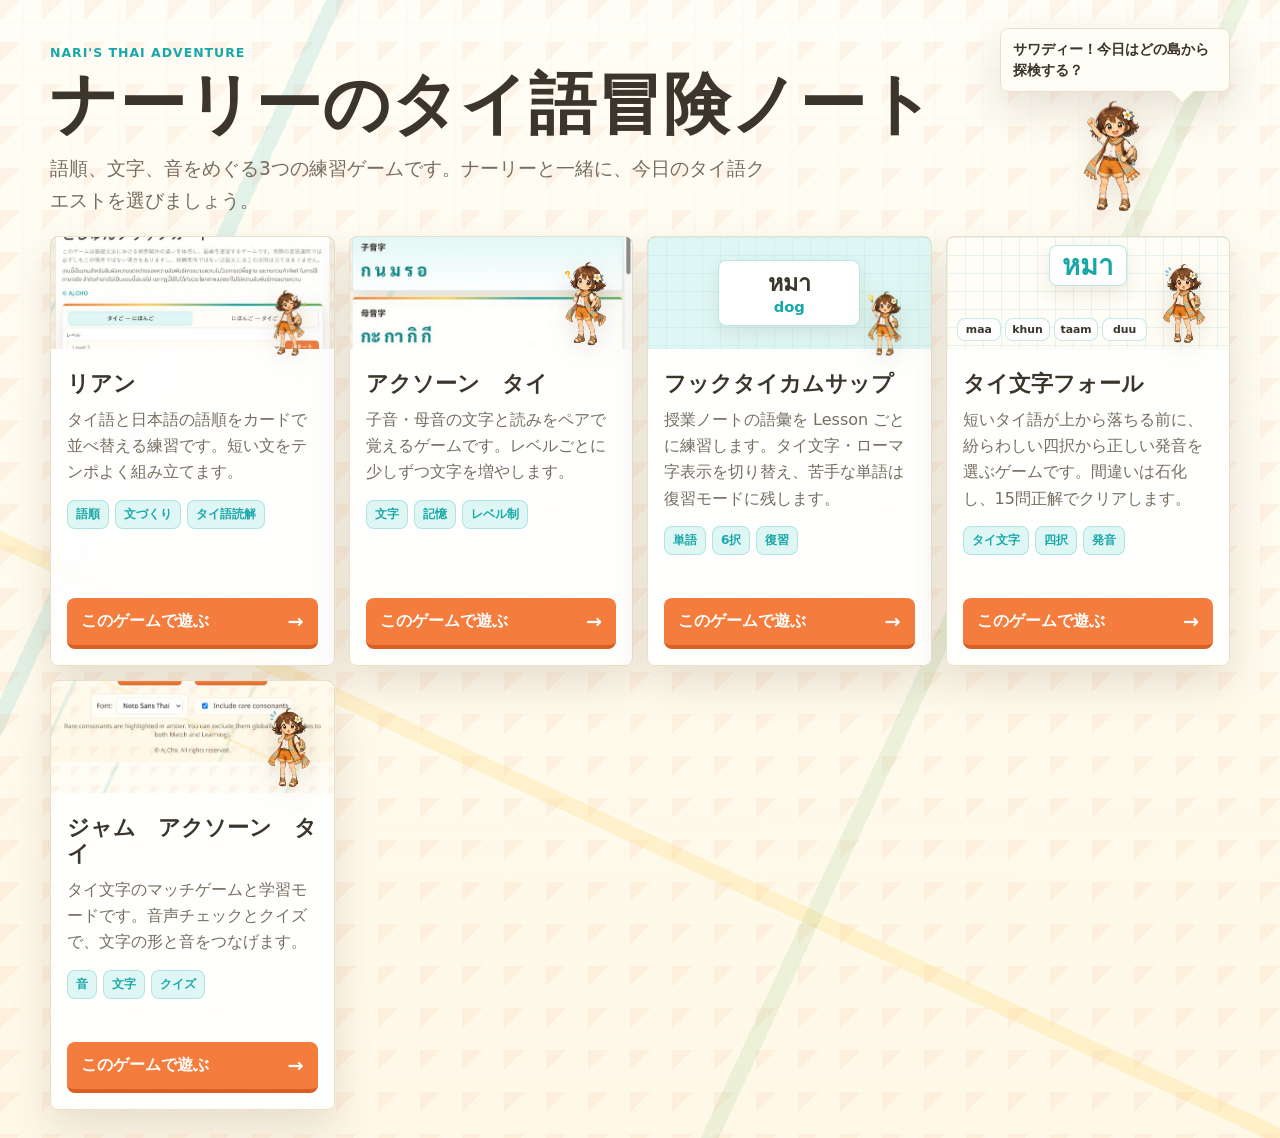
==== index.html @ 15cd4d88 "Add falling Thai script game" ====
<!doctype html>
<html lang="ja">
<head>
  <meta charset="utf-8">
  <meta name="viewport" content="width=device-width, initial-scale=1">
  <title>ナーリーのタイ語冒険ノート</title>
  <link rel="stylesheet" href="assets/css/theme.css">
  <link rel="stylesheet" href="assets/css/components.css">
  <link rel="stylesheet" href="assets/css/home.css">
</head>
<body class="nari-theme">
  <main class="portal">
    <section class="hero">
      <div>
        <p class="eyebrow">Nari's Thai Adventure</p>
        <h1>ナーリーのタイ語冒険ノート</h1>
        <p class="lead">語順、文字、音をめぐる3つの練習ゲームです。ナーリーと一緒に、今日のタイ語クエストを選びましょう。</p>
      </div>
      <div class="hero-nari">
        <div class="bubble">サワディー！今日はどの島から探検する？</div>
        <img src="assets/images/nari/chibi/chibi-cheer.png" alt="ナーリー">
      </div>
    </section>

    <section class="game-grid" aria-label="ゲームを選ぶ">
      <a class="game-card" href="games/rian/">
        <div class="shot">
          <img src="assets/images/screenshots/word-order.png" alt="リアンのスクリーンショット">
          <img class="card-nari" src="assets/images/nari/chibi/chibi-wink.png" alt="">
        </div>
        <div class="card-body">
          <h2>リアン</h2>
          <p>タイ語と日本語の語順をカードで並べ替える練習です。短い文をテンポよく組み立てます。</p>
          <div class="tag-row">
            <span class="tag">語順</span>
            <span class="tag">文づくり</span>
            <span class="tag">タイ語読解</span>
          </div>
        </div>
        <div class="launch">このゲームで遊ぶ <span>→</span></div>
      </a>

      <a class="game-card" href="games/akson-thai/">
        <div class="shot">
          <img src="assets/images/screenshots/letter-memory.png" alt="アクソーン　タイのスクリーンショット">
          <img class="card-nari" src="assets/images/nari/chibi/chibi-thinking.png" alt="">
        </div>
        <div class="card-body">
          <h2>アクソーン　タイ</h2>
          <p>子音・母音の文字と読みをペアで覚えるゲームです。レベルごとに少しずつ文字を増やします。</p>
          <div class="tag-row">
            <span class="tag">文字</span>
            <span class="tag">記憶</span>
            <span class="tag">レベル制</span>
          </div>
        </div>
        <div class="launch">このゲームで遊ぶ <span>→</span></div>
      </a>

      <a class="game-card" href="games/phuk-thai-kham-sap/">
        <div class="shot vocab-shot">
          <div class="mini-quiz">
            <span>หมา</span>
            <strong>dog</strong>
          </div>
          <img class="card-nari" src="assets/images/nari/chibi/chibi-idea.png" alt="">
        </div>
        <div class="card-body">
          <h2>フックタイカムサップ</h2>
          <p>授業ノートの語彙を Lesson ごとに練習します。タイ文字・ローマ字表示を切り替え、苦手な単語は復習モードに残します。</p>
          <div class="tag-row">
            <span class="tag">単語</span>
            <span class="tag">6択</span>
            <span class="tag">復習</span>
          </div>
        </div>
        <div class="launch">このゲームで遊ぶ <span>→</span></div>
      </a>

      <a class="game-card" href="games/tok-thai/">
        <div class="shot drop-shot">
          <div class="mini-drop">
            <span>หมา</span>
          </div>
          <div class="mini-options">
            <b>maa</b>
            <b>khun</b>
            <b>taam</b>
            <b>duu</b>
          </div>
          <img class="card-nari" src="assets/images/nari/chibi/chibi-surprised.png" alt="">
        </div>
        <div class="card-body">
          <h2>タイ文字フォール</h2>
          <p>短いタイ語が上から落ちる前に、紛らわしい四択から正しい発音を選ぶゲームです。間違いは石化し、15問正解でクリアします。</p>
          <div class="tag-row">
            <span class="tag">タイ文字</span>
            <span class="tag">四択</span>
            <span class="tag">発音</span>
          </div>
        </div>
        <div class="launch">このゲームで遊ぶ <span>→</span></div>
      </a>

      <a class="game-card" href="games/jam-akson-thai/">
        <div class="shot">
          <img src="assets/images/screenshots/thai-script.png" alt="ジャム　アクソーン　タイのスクリーンショット">
          <img class="card-nari" src="assets/images/nari/chibi/chibi-surprised.png" alt="">
        </div>
        <div class="card-body">
          <h2>ジャム　アクソーン　タイ</h2>
          <p>タイ文字のマッチゲームと学習モードです。音声チェックとクイズで、文字の形と音をつなげます。</p>
          <div class="tag-row">
            <span class="tag">音</span>
            <span class="tag">文字</span>
            <span class="tag">クイズ</span>
          </div>
        </div>
        <div class="launch">このゲームで遊ぶ <span>→</span></div>
      </a>
    </section>
  </main>
</body>
</html>
---- assets/css/theme.css ----
:root {
  color-scheme: light;
  --nari-ink: #3b352b;
  --nari-muted: #766d5f;
  --nari-paper: #fff8e7;
  --nari-surface: rgba(255, 255, 255, .92);
  --nari-surface-warm: #fffdf5;
  --nari-line: #eadfca;
  --nari-orange: #f47c3c;
  --nari-orange-dark: #d95f25;
  --nari-teal: #19a7a8;
  --nari-teal-dark: #0f8588;
  --nari-teal-soft: #dff7f4;
  --nari-green: #68b45b;
  --nari-gold: #ffd45a;
  --nari-red: #d94f5c;
  --nari-pink: #f6a5b8;
  --nari-shadow: 0 18px 42px rgba(86, 64, 35, .14);
  --thai-font: "Sarabun", "Noto Sans Thai", "Noto Sans JP", sans-serif;
}

* {
  box-sizing: border-box;
}

body.nari-theme {
  min-height: 100vh;
  margin: 0;
  background:
    linear-gradient(115deg, transparent 0 18%, rgba(25, 167, 168, .12) 18% 19%, transparent 19% 68%, rgba(104, 180, 91, .12) 68% 69%, transparent 69%),
    linear-gradient(25deg, transparent 0 34%, rgba(255, 212, 90, .22) 34% 35%, transparent 35%),
    linear-gradient(135deg, rgba(244, 124, 60, .07) 25%, transparent 25%) 0 0 / 42px 42px,
    linear-gradient(180deg, #fffdf5 0%, var(--nari-paper) 100%);
  color: var(--nari-ink);
}

body.nari-theme::before {
  position: fixed;
  inset: 0;
  z-index: -1;
  content: "";
  pointer-events: none;
  background:
    linear-gradient(90deg, transparent 0 22px, rgba(25, 167, 168, .06) 23px, transparent 24px),
    linear-gradient(transparent 0 22px, rgba(244, 124, 60, .05) 23px, transparent 24px);
  background-size: 48px 48px;
  mask-image: linear-gradient(180deg, rgba(0, 0, 0, .55), transparent 78%);
}

.thai-text {
  font-family: var(--thai-font);
}

.hidden {
  display: none !important;
}
---- assets/css/components.css ----
.portal-banner-link,
.portalBannerLink {
  display: block;
  width: min(320px, 100%);
  margin: 0 0 12px;
  line-height: 0;
}

.portalBannerLink {
  margin-right: auto;
  margin-left: auto;
}

.portal-banner-link img,
.portalBannerLink img {
  display: block;
  width: 100%;
  height: auto;
  border-radius: 8px;
  box-shadow: 0 8px 18px rgba(86, 64, 35, .1);
}

.portal-link,
.portalLink,
.portal-button {
  border-radius: 8px;
}

.nari-result,
.nariResult {
  border-radius: 8px;
}

.nari-result img,
.nariResult img {
  height: auto;
  filter: drop-shadow(0 7px 10px rgba(86, 64, 35, .14));
}

.nari-card-stripe::before {
  position: absolute;
  inset: 0 0 auto;
  height: 5px;
  content: "";
  background: linear-gradient(90deg, var(--nari-orange), var(--nari-gold), var(--nari-teal), var(--nari-green));
  pointer-events: none;
}
---- assets/css/home.css ----
:root {
      color-scheme: light;
      --bg: #fff8e7;
      --surface: rgba(255, 255, 255, .92);
      --surface-warm: #fffdf5;
      --ink: #3b352b;
      --muted: #766d5f;
      --line: #eadfca;
      --orange: #f47c3c;
      --orange-dark: #d95f25;
      --teal: #19a7a8;
      --teal-soft: #dff7f4;
      --green: #68b45b;
      --gold: #ffd45a;
      --shadow: 0 18px 42px rgba(86, 64, 35, .14);
    }

    * {
      box-sizing: border-box;
    }

    body {
      min-height: 100vh;
      margin: 0;
      background:
        linear-gradient(115deg, transparent 0 18%, rgba(25, 167, 168, .12) 18% 19%, transparent 19% 68%, rgba(104, 180, 91, .12) 68% 69%, transparent 69%),
        linear-gradient(25deg, transparent 0 34%, rgba(255, 212, 90, .22) 34% 35%, transparent 35%),
        linear-gradient(135deg, rgba(244, 124, 60, .07) 25%, transparent 25%) 0 0 / 42px 42px,
        linear-gradient(180deg, #fffdf5 0%, var(--bg) 100%);
      color: var(--ink);
      font-family: "Yu Gothic", "Hiragino Sans", "Noto Sans Thai", "Noto Sans JP", system-ui, sans-serif;
    }

    body::before {
      position: fixed;
      inset: 0;
      z-index: -1;
      content: "";
      pointer-events: none;
      background:
        linear-gradient(90deg, transparent 0 22px, rgba(25, 167, 168, .06) 23px, transparent 24px),
        linear-gradient(transparent 0 22px, rgba(244, 124, 60, .05) 23px, transparent 24px);
      background-size: 48px 48px;
      mask-image: linear-gradient(180deg, rgba(0, 0, 0, .55), transparent 78%);
    }

    .portal {
      width: min(1180px, calc(100vw - 24px));
      min-height: 100vh;
      margin: 0 auto;
      padding: 28px 0;
    }

    .hero {
      display: grid;
      grid-template-columns: minmax(0, 1fr) auto;
      gap: 20px;
      align-items: end;
      margin-bottom: 18px;
    }

    .eyebrow {
      margin: 0 0 8px;
      color: var(--teal);
      font-size: .78rem;
      font-weight: 900;
      letter-spacing: .08em;
      text-transform: uppercase;
    }

    h1,
    h2,
    p {
      margin: 0;
    }

    h1 {
      max-width: 920px;
      font-size: clamp(2rem, 5.4vw, 4.2rem);
      line-height: 1.08;
      overflow-wrap: anywhere;
    }

    .lead {
      max-width: 720px;
      margin-top: 12px;
      color: var(--muted);
      font-size: clamp(.98rem, 2vw, 1.16rem);
      line-height: 1.75;
    }

    .hero-nari {
      display: grid;
      justify-items: center;
      gap: 6px;
      min-width: 118px;
    }

    .hero-nari img {
      width: min(120px, 24vw);
      height: auto;
      filter: drop-shadow(0 10px 14px rgba(86, 64, 35, .14));
    }

    .bubble {
      position: relative;
      max-width: 230px;
      padding: 10px 12px;
      border: 1px solid var(--line);
      border-radius: 8px;
      background: var(--surface-warm);
      box-shadow: var(--shadow);
      color: var(--ink);
      font-size: .9rem;
      font-weight: 800;
      line-height: 1.45;
      text-align: left;
    }

    .bubble::after {
      position: absolute;
      right: 38px;
      bottom: -9px;
      width: 16px;
      height: 16px;
      content: "";
      background: inherit;
      border-right: 1px solid var(--line);
      border-bottom: 1px solid var(--line);
      transform: rotate(45deg);
    }

    .game-grid {
      display: grid;
      grid-template-columns: repeat(auto-fit, minmax(250px, 1fr));
      gap: 14px;
    }

    .game-card {
      position: relative;
      overflow: hidden;
      display: grid;
      grid-template-rows: auto 1fr auto;
      min-height: 430px;
      color: var(--ink);
      text-decoration: none;
      background: var(--surface);
      border: 1px solid var(--line);
      border-radius: 8px;
      box-shadow: var(--shadow);
    }

    .game-card::before {
      position: absolute;
      inset: 0 0 auto;
      height: 5px;
      content: "";
      background: linear-gradient(90deg, var(--orange), var(--gold), var(--teal), var(--green));
    }

    .shot {
      position: relative;
      min-height: 106px;
      height: 112px;
      background: var(--teal-soft);
    }

    .shot > img:not(.card-nari) {
      width: 100%;
      height: 100%;
      min-height: 112px;
      object-fit: cover;
      display: block;
    }

    .vocab-shot {
      display: grid;
      place-items: center;
      background:
        linear-gradient(rgba(25, 167, 168, .08) 1px, transparent 1px),
        linear-gradient(90deg, rgba(25, 167, 168, .08) 1px, transparent 1px),
        var(--teal-soft);
      background-size: 18px 18px;
    }

    .mini-quiz {
      display: grid;
      gap: 4px;
      min-width: 142px;
      padding: 10px 12px;
      border: 1px solid rgba(25, 167, 168, .28);
      border-radius: 8px;
      background: #fff;
      box-shadow: 0 8px 18px rgba(86, 64, 35, .1);
      text-align: center;
    }

    .mini-quiz span {
      color: var(--ink);
      font-size: 1.45rem;
      font-weight: 900;
      line-height: 1;
    }

    .mini-quiz strong {
      color: var(--teal);
      font-size: .92rem;
    }

    .drop-shot {
      display: grid;
      grid-template-rows: 1fr auto;
      gap: 6px;
      padding: 8px 10px;
      background:
        linear-gradient(rgba(25, 167, 168, .1) 1px, transparent 1px),
        linear-gradient(90deg, rgba(25, 167, 168, .1) 1px, transparent 1px),
        #fffdf5;
      background-size: 18px 18px;
    }

    .mini-drop {
      justify-self: center;
      align-self: start;
      min-width: 78px;
      padding: 6px 10px;
      border: 1px solid rgba(25, 167, 168, .28);
      border-radius: 8px;
      background: #fff;
      box-shadow: 0 8px 18px rgba(86, 64, 35, .1);
      color: var(--teal);
      font-family: "Noto Sans Thai", "Sarabun", sans-serif;
      font-size: 1.7rem;
      font-weight: 900;
      line-height: 1;
      text-align: center;
    }

    .mini-options {
      display: grid;
      grid-template-columns: repeat(4, minmax(0, 1fr));
      gap: 4px;
      padding-right: 72px;
    }

    .mini-options b {
      min-width: 0;
      padding: 4px 3px;
      border: 1px solid rgba(25, 167, 168, .24);
      border-radius: 8px;
      background: #fff;
      color: var(--ink);
      font-size: .68rem;
      text-align: center;
      overflow: hidden;
      text-overflow: ellipsis;
    }

    .card-nari {
      position: absolute;
      right: 10px;
      bottom: -10px;
      width: 70px;
      filter: drop-shadow(0 8px 12px rgba(86, 64, 35, .16));
    }

    .card-body {
      padding: 22px 16px 14px;
    }

    .game-card h2 {
      font-size: 1.35rem;
      line-height: 1.2;
    }

    .game-card p {
      margin-top: 10px;
      color: var(--muted);
      line-height: 1.65;
    }

    .tag-row {
      display: flex;
      flex-wrap: wrap;
      gap: 6px;
      margin-top: 14px;
    }

    .tag {
      padding: 5px 8px;
      border: 1px solid rgba(25, 167, 168, .24);
      border-radius: 8px;
      background: var(--teal-soft);
      color: var(--teal);
      font-size: .76rem;
      font-weight: 900;
    }

    .launch {
      display: flex;
      align-items: center;
      justify-content: space-between;
      gap: 10px;
      margin: 0 16px 16px;
      padding: 12px 14px;
      border-radius: 8px;
      background: var(--orange);
      border-bottom: 4px solid var(--orange-dark);
      color: #fff;
      font-weight: 900;
    }

    .launch span {
      font-size: 1.2rem;
    }

    .game-card:hover .launch {
      filter: brightness(1.04);
    }

    @media (max-width: 920px) {
      .hero,
      .game-grid {
        grid-template-columns: 1fr;
      }

      .hero {
        align-items: start;
      }

      .hero-nari {
        grid-template-columns: auto 1fr;
        justify-items: start;
        align-items: center;
      }

      .hero-nari img {
        width: 94px;
      }

      .bubble::after {
        left: -9px;
        right: auto;
        bottom: 18px;
        border: 0;
        border-left: 1px solid var(--line);
        border-bottom: 1px solid var(--line);
      }

      .game-card {
        min-height: 0;
      }
    }
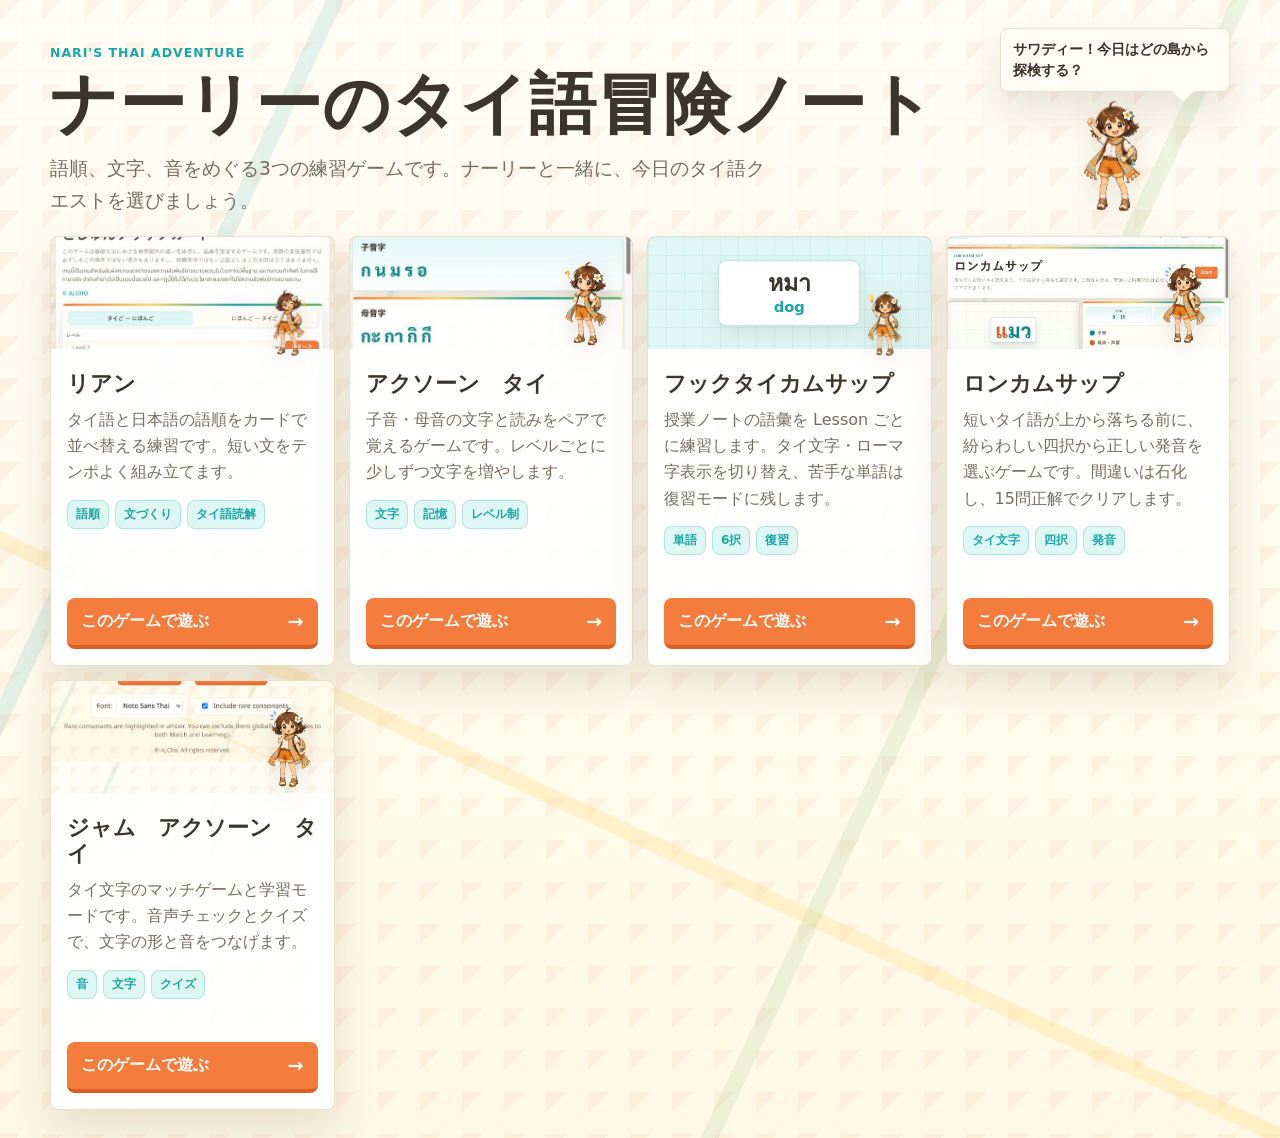
==== commit d0ee75ca: "Rename falling vocab game and add home screenshot" ====
--- a/index.html
+++ b/index.html
@@ -78,20 +78,12 @@
       </a>
 
       <a class="game-card" href="games/tok-thai/">
-        <div class="shot drop-shot">
-          <div class="mini-drop">
-            <span>หมา</span>
-          </div>
-          <div class="mini-options">
-            <b>maa</b>
-            <b>khun</b>
-            <b>taam</b>
-            <b>duu</b>
-          </div>
+        <div class="shot">
+          <img src="assets/images/screenshots/ron-kham-sap.png" alt="ロンカムサップのスクリーンショット">
           <img class="card-nari" src="assets/images/nari/chibi/chibi-surprised.png" alt="">
         </div>
         <div class="card-body">
-          <h2>タイ文字フォール</h2>
+          <h2>ロンカムサップ</h2>
           <p>短いタイ語が上から落ちる前に、紛らわしい四択から正しい発音を選ぶゲームです。間違いは石化し、15問正解でクリアします。</p>
           <div class="tag-row">
             <span class="tag">タイ文字</span>
--- a/assets/css/home.css
+++ b/assets/css/home.css
@@ -207,55 +207,6 @@
       font-size: .92rem;
     }
 
-    .drop-shot {
-      display: grid;
-      grid-template-rows: 1fr auto;
-      gap: 6px;
-      padding: 8px 10px;
-      background:
-        linear-gradient(rgba(25, 167, 168, .1) 1px, transparent 1px),
-        linear-gradient(90deg, rgba(25, 167, 168, .1) 1px, transparent 1px),
-        #fffdf5;
-      background-size: 18px 18px;
-    }
-
-    .mini-drop {
-      justify-self: center;
-      align-self: start;
-      min-width: 78px;
-      padding: 6px 10px;
-      border: 1px solid rgba(25, 167, 168, .28);
-      border-radius: 8px;
-      background: #fff;
-      box-shadow: 0 8px 18px rgba(86, 64, 35, .1);
-      color: var(--teal);
-      font-family: "Noto Sans Thai", "Sarabun", sans-serif;
-      font-size: 1.7rem;
-      font-weight: 900;
-      line-height: 1;
-      text-align: center;
-    }
-
-    .mini-options {
-      display: grid;
-      grid-template-columns: repeat(4, minmax(0, 1fr));
-      gap: 4px;
-      padding-right: 72px;
-    }
-
-    .mini-options b {
-      min-width: 0;
-      padding: 4px 3px;
-      border: 1px solid rgba(25, 167, 168, .24);
-      border-radius: 8px;
-      background: #fff;
-      color: var(--ink);
-      font-size: .68rem;
-      text-align: center;
-      overflow: hidden;
-      text-overflow: ellipsis;
-    }
-
     .card-nari {
       position: absolute;
       right: 10px;
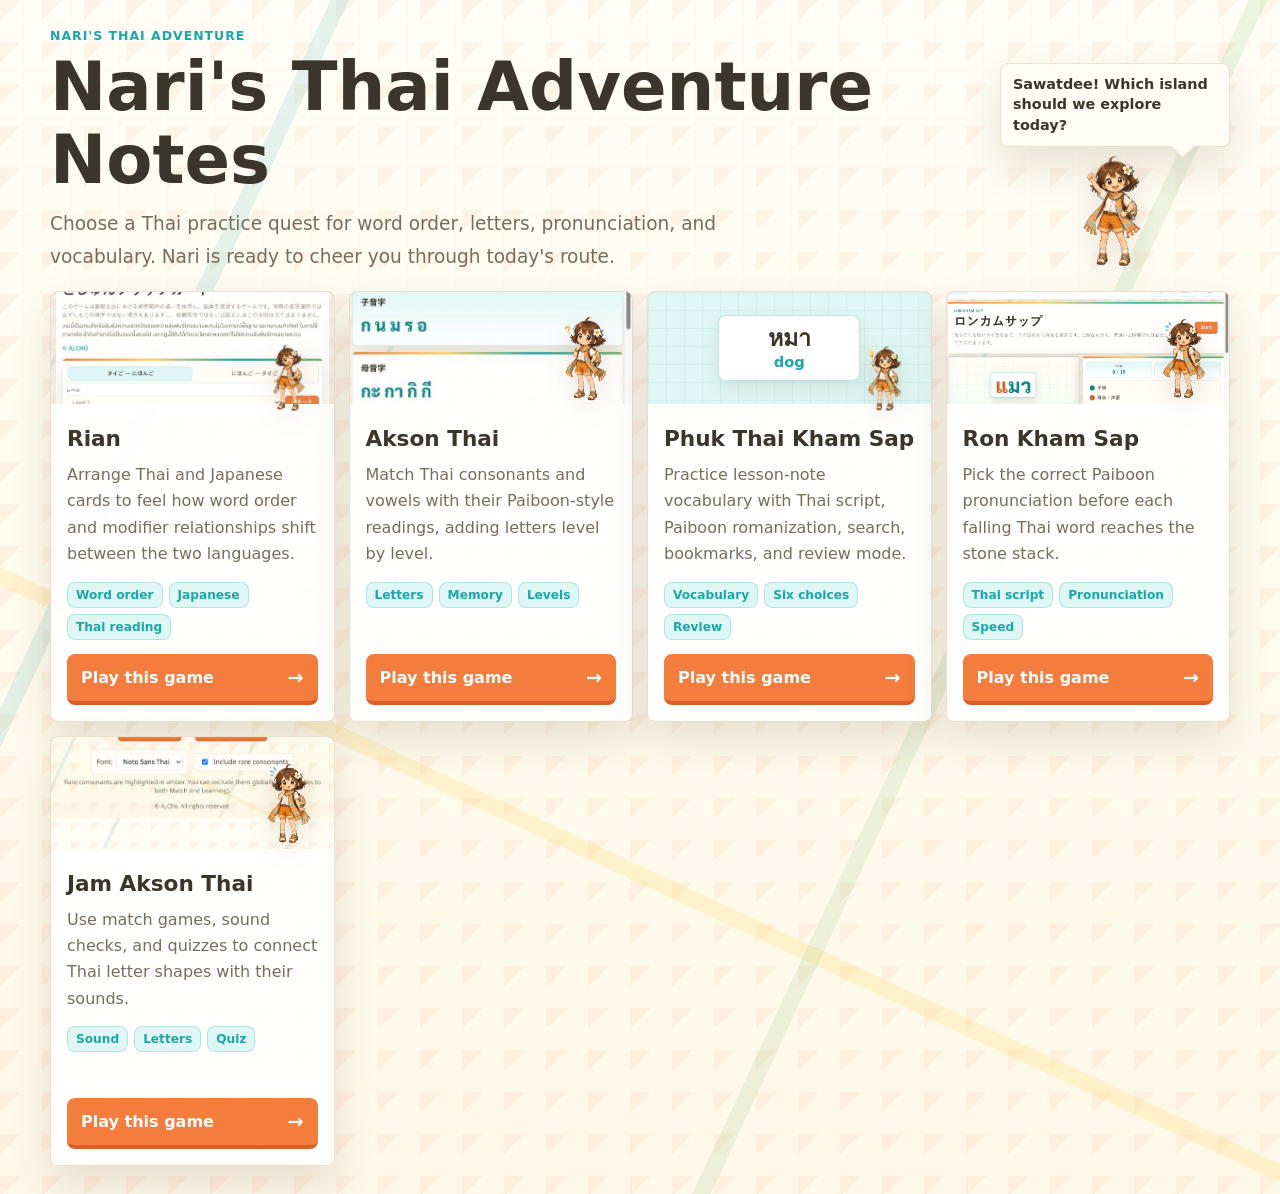
==== commit bf6f9d1e: "English home and Ron Kham Sap UI" ====
--- a/index.html
+++ b/index.html
@@ -1,9 +1,9 @@
 <!doctype html>
-<html lang="ja">
+<html lang="en">
 <head>
   <meta charset="utf-8">
   <meta name="viewport" content="width=device-width, initial-scale=1">
-  <title>ナーリーのタイ語冒険ノート</title>
+  <title>Nari's Thai Adventure Notes</title>
   <link rel="stylesheet" href="assets/css/theme.css">
   <link rel="stylesheet" href="assets/css/components.css">
   <link rel="stylesheet" href="assets/css/home.css">
@@ -13,48 +13,48 @@
     <section class="hero">
       <div>
         <p class="eyebrow">Nari's Thai Adventure</p>
-        <h1>ナーリーのタイ語冒険ノート</h1>
-        <p class="lead">語順、文字、音をめぐる3つの練習ゲームです。ナーリーと一緒に、今日のタイ語クエストを選びましょう。</p>
+        <h1>Nari's Thai Adventure Notes</h1>
+        <p class="lead">Choose a Thai practice quest for word order, letters, pronunciation, and vocabulary. Nari is ready to cheer you through today's route.</p>
       </div>
       <div class="hero-nari">
-        <div class="bubble">サワディー！今日はどの島から探検する？</div>
-        <img src="assets/images/nari/chibi/chibi-cheer.png" alt="ナーリー">
+        <div class="bubble">Sawatdee! Which island should we explore today?</div>
+        <img src="assets/images/nari/chibi/chibi-cheer.png" alt="Nari">
       </div>
     </section>
 
-    <section class="game-grid" aria-label="ゲームを選ぶ">
+    <section class="game-grid" aria-label="Choose a game">
       <a class="game-card" href="games/rian/">
         <div class="shot">
-          <img src="assets/images/screenshots/word-order.png" alt="リアンのスクリーンショット">
+          <img src="assets/images/screenshots/word-order.png" alt="Rian screenshot">
           <img class="card-nari" src="assets/images/nari/chibi/chibi-wink.png" alt="">
         </div>
         <div class="card-body">
-          <h2>リアン</h2>
-          <p>タイ語と日本語の語順をカードで並べ替える練習です。短い文をテンポよく組み立てます。</p>
+          <h2>Rian</h2>
+          <p>Arrange Thai and Japanese cards to feel how word order and modifier relationships shift between the two languages.</p>
           <div class="tag-row">
-            <span class="tag">語順</span>
-            <span class="tag">文づくり</span>
-            <span class="tag">タイ語読解</span>
+            <span class="tag">Word order</span>
+            <span class="tag">Japanese</span>
+            <span class="tag">Thai reading</span>
           </div>
         </div>
-        <div class="launch">このゲームで遊ぶ <span>→</span></div>
+        <div class="launch">Play this game <span>→</span></div>
       </a>
 
       <a class="game-card" href="games/akson-thai/">
         <div class="shot">
-          <img src="assets/images/screenshots/letter-memory.png" alt="アクソーン　タイのスクリーンショット">
+          <img src="assets/images/screenshots/letter-memory.png" alt="Akson Thai screenshot">
           <img class="card-nari" src="assets/images/nari/chibi/chibi-thinking.png" alt="">
         </div>
         <div class="card-body">
-          <h2>アクソーン　タイ</h2>
-          <p>子音・母音の文字と読みをペアで覚えるゲームです。レベルごとに少しずつ文字を増やします。</p>
+          <h2>Akson Thai</h2>
+          <p>Match Thai consonants and vowels with their Paiboon-style readings, adding letters level by level.</p>
           <div class="tag-row">
-            <span class="tag">文字</span>
-            <span class="tag">記憶</span>
-            <span class="tag">レベル制</span>
+            <span class="tag">Letters</span>
+            <span class="tag">Memory</span>
+            <span class="tag">Levels</span>
           </div>
         </div>
-        <div class="launch">このゲームで遊ぶ <span>→</span></div>
+        <div class="launch">Play this game <span>→</span></div>
       </a>
 
       <a class="game-card" href="games/phuk-thai-kham-sap/">
@@ -66,49 +66,49 @@
           <img class="card-nari" src="assets/images/nari/chibi/chibi-idea.png" alt="">
         </div>
         <div class="card-body">
-          <h2>フックタイカムサップ</h2>
-          <p>授業ノートの語彙を Lesson ごとに練習します。タイ文字・ローマ字表示を切り替え、苦手な単語は復習モードに残します。</p>
+          <h2>Phuk Thai Kham Sap</h2>
+          <p>Practice lesson-note vocabulary with Thai script, Paiboon romanization, search, bookmarks, and review mode.</p>
           <div class="tag-row">
-            <span class="tag">単語</span>
-            <span class="tag">6択</span>
-            <span class="tag">復習</span>
+            <span class="tag">Vocabulary</span>
+            <span class="tag">Six choices</span>
+            <span class="tag">Review</span>
           </div>
         </div>
-        <div class="launch">このゲームで遊ぶ <span>→</span></div>
+        <div class="launch">Play this game <span>→</span></div>
       </a>
 
       <a class="game-card" href="games/tok-thai/">
         <div class="shot">
-          <img src="assets/images/screenshots/ron-kham-sap.png" alt="ロンカムサップのスクリーンショット">
+          <img src="assets/images/screenshots/ron-kham-sap.png" alt="Ron Kham Sap screenshot">
           <img class="card-nari" src="assets/images/nari/chibi/chibi-surprised.png" alt="">
         </div>
         <div class="card-body">
-          <h2>ロンカムサップ</h2>
-          <p>短いタイ語が上から落ちる前に、紛らわしい四択から正しい発音を選ぶゲームです。間違いは石化し、15問正解でクリアします。</p>
+          <h2>Ron Kham Sap</h2>
+          <p>Pick the correct Paiboon pronunciation before each falling Thai word reaches the stone stack.</p>
           <div class="tag-row">
-            <span class="tag">タイ文字</span>
-            <span class="tag">四択</span>
-            <span class="tag">発音</span>
+            <span class="tag">Thai script</span>
+            <span class="tag">Pronunciation</span>
+            <span class="tag">Speed</span>
           </div>
         </div>
-        <div class="launch">このゲームで遊ぶ <span>→</span></div>
+        <div class="launch">Play this game <span>→</span></div>
       </a>
 
       <a class="game-card" href="games/jam-akson-thai/">
         <div class="shot">
-          <img src="assets/images/screenshots/thai-script.png" alt="ジャム　アクソーン　タイのスクリーンショット">
+          <img src="assets/images/screenshots/thai-script.png" alt="Jam Akson Thai screenshot">
           <img class="card-nari" src="assets/images/nari/chibi/chibi-surprised.png" alt="">
         </div>
         <div class="card-body">
-          <h2>ジャム　アクソーン　タイ</h2>
-          <p>タイ文字のマッチゲームと学習モードです。音声チェックとクイズで、文字の形と音をつなげます。</p>
+          <h2>Jam Akson Thai</h2>
+          <p>Use match games, sound checks, and quizzes to connect Thai letter shapes with their sounds.</p>
           <div class="tag-row">
-            <span class="tag">音</span>
-            <span class="tag">文字</span>
-            <span class="tag">クイズ</span>
+            <span class="tag">Sound</span>
+            <span class="tag">Letters</span>
+            <span class="tag">Quiz</span>
           </div>
         </div>
-        <div class="launch">このゲームで遊ぶ <span>→</span></div>
+        <div class="launch">Play this game <span>→</span></div>
       </a>
     </section>
   </main>
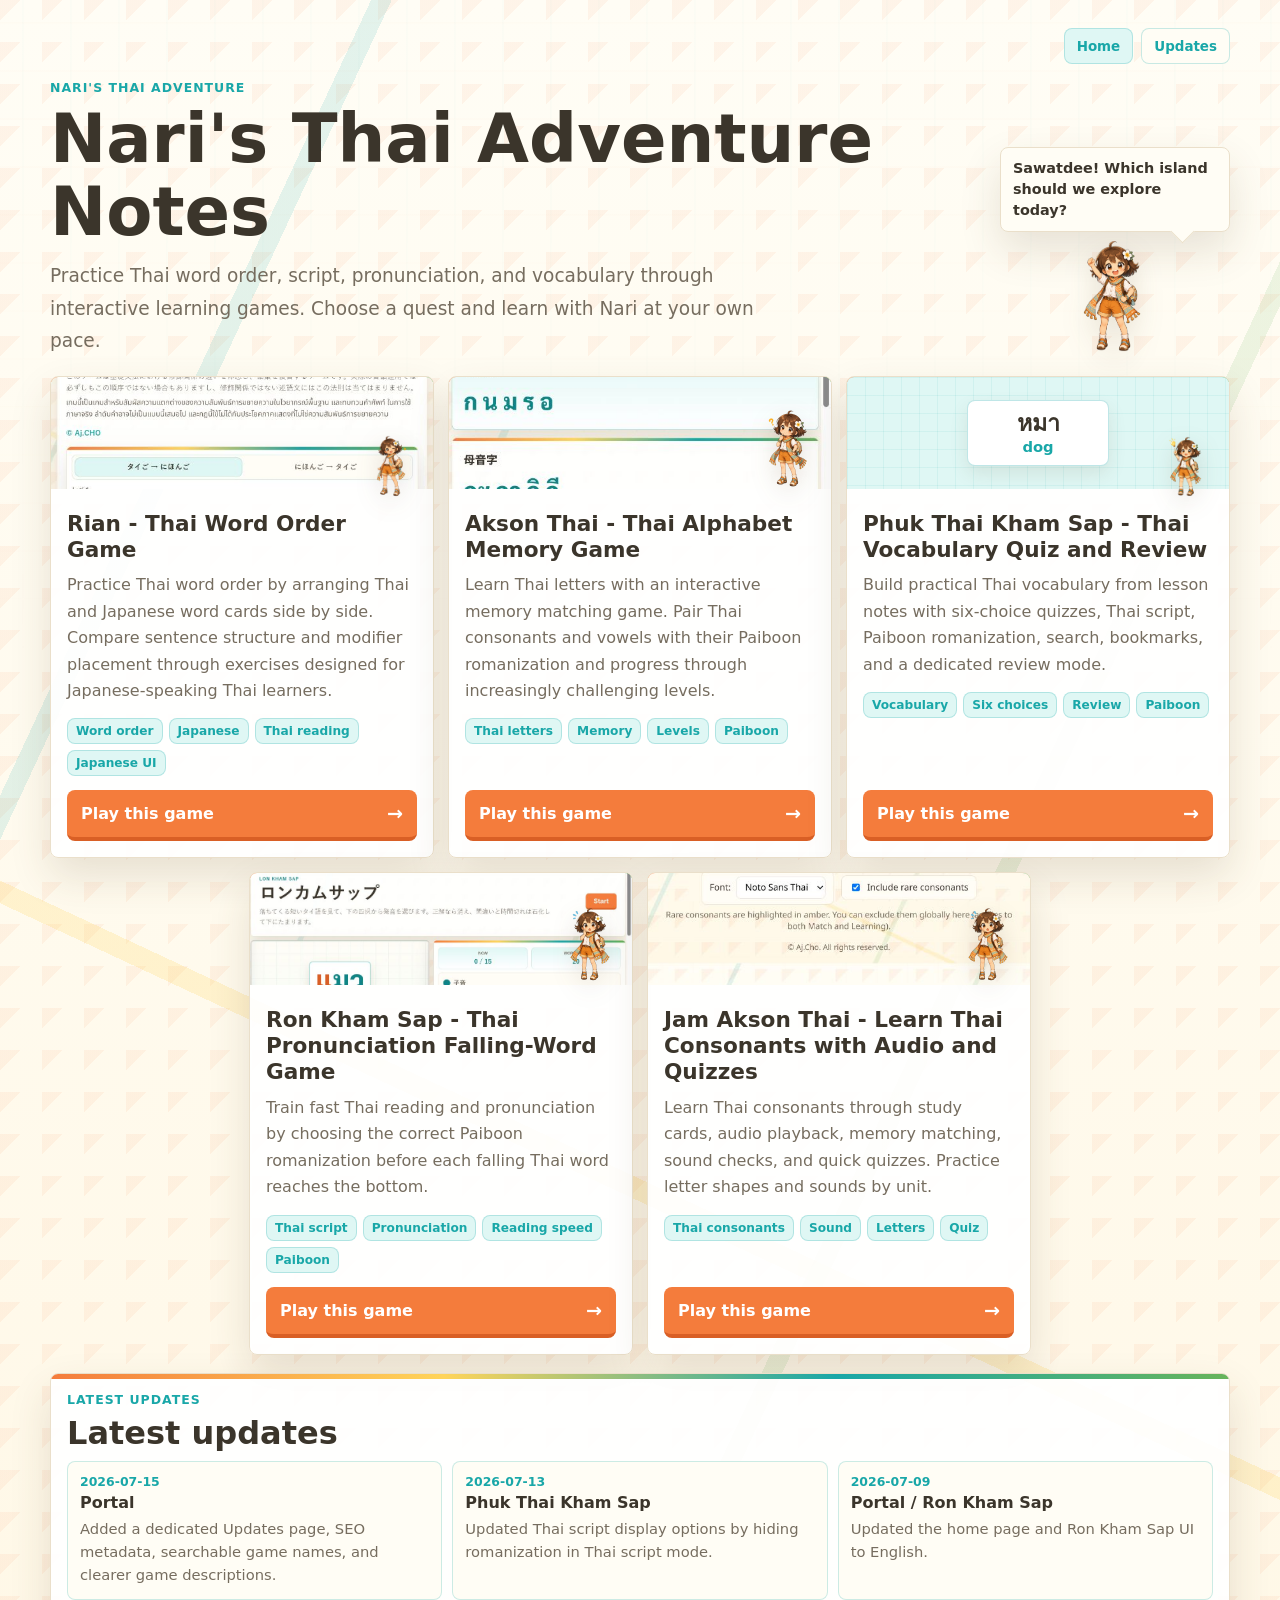
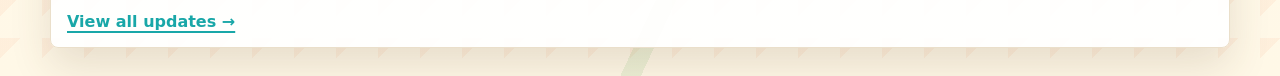
==== commit 93a688d8: "Add updates page and SEO descriptions" ====
--- a/index.html
+++ b/index.html
@@ -3,114 +3,156 @@
 <head>
   <meta charset="utf-8">
   <meta name="viewport" content="width=device-width, initial-scale=1">
-  <title>Nari's Thai Adventure Notes</title>
+  <title>Free Thai Learning Games | Nari's Thai Adventure Notes</title>
+  <meta name="description" content="Play free Thai learning games for word order, consonants, pronunciation, reading, and vocabulary with Thai script, Paiboon romanization, audio, quizzes, and memory games.">
+  <link rel="canonical" href="https://cho999.github.io/thai-word-order-game/">
+  <meta property="og:type" content="website">
+  <meta property="og:title" content="Free Thai Learning Games | Nari's Thai Adventure Notes">
+  <meta property="og:description" content="Practice Thai word order, script, pronunciation, and vocabulary through interactive learning games. Choose a quest and learn with Nari at your own pace.">
+  <meta property="og:image" content="https://cho999.github.io/thai-word-order-game/assets/images/banners/nari-adventure-link-banner.png">
   <link rel="stylesheet" href="assets/css/theme.css">
   <link rel="stylesheet" href="assets/css/components.css">
   <link rel="stylesheet" href="assets/css/home.css">
 </head>
 <body class="nari-theme">
   <main class="portal">
+    <nav class="portal-nav" aria-label="Site navigation">
+      <a href="index.html" aria-current="page">Home</a>
+      <a href="updates.html">Updates</a>
+    </nav>
+
     <section class="hero">
       <div>
         <p class="eyebrow">Nari's Thai Adventure</p>
         <h1>Nari's Thai Adventure Notes</h1>
-        <p class="lead">Choose a Thai practice quest for word order, letters, pronunciation, and vocabulary. Nari is ready to cheer you through today's route.</p>
+        <p class="lead">Practice Thai word order, script, pronunciation, and vocabulary through interactive learning games. Choose a quest and learn with Nari at your own pace.</p>
       </div>
       <div class="hero-nari">
         <div class="bubble">Sawatdee! Which island should we explore today?</div>
-        <img src="assets/images/nari/chibi/chibi-cheer.png" alt="Nari">
+        <img src="assets/images/nari/chibi/chibi-cheer.png" alt="Nari, the chibi Thai-learning guide, cheering beside the game portal">
       </div>
     </section>
 
     <section class="game-grid" aria-label="Choose a game">
       <a class="game-card" href="games/rian/">
         <div class="shot">
-          <img src="assets/images/screenshots/word-order.png" alt="Rian screenshot">
-          <img class="card-nari" src="assets/images/nari/chibi/chibi-wink.png" alt="">
+          <img src="assets/images/screenshots/word-order.png" alt="Screenshot of Rian, the Thai word order card game">
+          <img class="card-nari" src="assets/images/nari/chibi/chibi-wink.png" alt="Nari winking beside the Rian game card">
         </div>
         <div class="card-body">
-          <h2>Rian</h2>
-          <p>Arrange Thai and Japanese cards to feel how word order and modifier relationships shift between the two languages.</p>
+          <h2>Rian - Thai Word Order Game</h2>
+          <p>Practice Thai word order by arranging Thai and Japanese word cards side by side. Compare sentence structure and modifier placement through exercises designed for Japanese-speaking Thai learners.</p>
           <div class="tag-row">
             <span class="tag">Word order</span>
             <span class="tag">Japanese</span>
             <span class="tag">Thai reading</span>
+            <span class="tag">Japanese UI</span>
           </div>
         </div>
-        <div class="launch">Play this game <span>→</span></div>
+        <div class="launch">Play this game <span aria-hidden="true">&rarr;</span></div>
       </a>
 
       <a class="game-card" href="games/akson-thai/">
         <div class="shot">
-          <img src="assets/images/screenshots/letter-memory.png" alt="Akson Thai screenshot">
-          <img class="card-nari" src="assets/images/nari/chibi/chibi-thinking.png" alt="">
+          <img src="assets/images/screenshots/letter-memory.png" alt="Screenshot of Akson Thai, the Thai alphabet memory game">
+          <img class="card-nari" src="assets/images/nari/chibi/chibi-thinking.png" alt="Nari thinking beside the Akson Thai game card">
         </div>
         <div class="card-body">
-          <h2>Akson Thai</h2>
-          <p>Match Thai consonants and vowels with their Paiboon-style readings, adding letters level by level.</p>
+          <h2>Akson Thai - Thai Alphabet Memory Game</h2>
+          <p>Learn Thai letters with an interactive memory matching game. Pair Thai consonants and vowels with their Paiboon romanization and progress through increasingly challenging levels.</p>
           <div class="tag-row">
-            <span class="tag">Letters</span>
+            <span class="tag">Thai letters</span>
             <span class="tag">Memory</span>
             <span class="tag">Levels</span>
+            <span class="tag">Paiboon</span>
           </div>
         </div>
-        <div class="launch">Play this game <span>→</span></div>
+        <div class="launch">Play this game <span aria-hidden="true">&rarr;</span></div>
       </a>
 
       <a class="game-card" href="games/phuk-thai-kham-sap/">
         <div class="shot vocab-shot">
           <div class="mini-quiz">
-            <span>หมา</span>
+            <span lang="th">หมา</span>
             <strong>dog</strong>
           </div>
-          <img class="card-nari" src="assets/images/nari/chibi/chibi-idea.png" alt="">
+          <img class="card-nari" src="assets/images/nari/chibi/chibi-idea.png" alt="Nari with an idea beside the vocabulary quiz card">
         </div>
         <div class="card-body">
-          <h2>Phuk Thai Kham Sap</h2>
-          <p>Practice lesson-note vocabulary with Thai script, Paiboon romanization, search, bookmarks, and review mode.</p>
+          <h2>Phuk Thai Kham Sap - Thai Vocabulary Quiz and Review</h2>
+          <p>Build practical Thai vocabulary from lesson notes with six-choice quizzes, Thai script, Paiboon romanization, search, bookmarks, and a dedicated review mode.</p>
           <div class="tag-row">
             <span class="tag">Vocabulary</span>
             <span class="tag">Six choices</span>
             <span class="tag">Review</span>
+            <span class="tag">Paiboon</span>
           </div>
         </div>
-        <div class="launch">Play this game <span>→</span></div>
+        <div class="launch">Play this game <span aria-hidden="true">&rarr;</span></div>
       </a>
 
       <a class="game-card" href="games/tok-thai/">
         <div class="shot">
-          <img src="assets/images/screenshots/ron-kham-sap.png" alt="Ron Kham Sap screenshot">
-          <img class="card-nari" src="assets/images/nari/chibi/chibi-surprised.png" alt="">
+          <img src="assets/images/screenshots/ron-kham-sap.png" alt="Screenshot of Ron Kham Sap, the Thai falling-word pronunciation game">
+          <img class="card-nari" src="assets/images/nari/chibi/chibi-surprised.png" alt="Nari reacting beside the Ron Kham Sap game card">
         </div>
         <div class="card-body">
-          <h2>Ron Kham Sap</h2>
-          <p>Pick the correct Paiboon pronunciation before each falling Thai word reaches the stone stack.</p>
+          <h2>Ron Kham Sap - Thai Pronunciation Falling-Word Game</h2>
+          <p>Train fast Thai reading and pronunciation by choosing the correct Paiboon romanization before each falling Thai word reaches the bottom.</p>
           <div class="tag-row">
             <span class="tag">Thai script</span>
             <span class="tag">Pronunciation</span>
-            <span class="tag">Speed</span>
+            <span class="tag">Reading speed</span>
+            <span class="tag">Paiboon</span>
           </div>
         </div>
-        <div class="launch">Play this game <span>→</span></div>
+        <div class="launch">Play this game <span aria-hidden="true">&rarr;</span></div>
       </a>
 
       <a class="game-card" href="games/jam-akson-thai/">
         <div class="shot">
-          <img src="assets/images/screenshots/thai-script.png" alt="Jam Akson Thai screenshot">
-          <img class="card-nari" src="assets/images/nari/chibi/chibi-surprised.png" alt="">
+          <img src="assets/images/screenshots/thai-script.png" alt="Screenshot of Jam Akson Thai, the Thai consonant audio and quiz game">
+          <img class="card-nari" src="assets/images/nari/chibi/chibi-surprised.png" alt="Nari beside the Jam Akson Thai game card">
         </div>
         <div class="card-body">
-          <h2>Jam Akson Thai</h2>
-          <p>Use match games, sound checks, and quizzes to connect Thai letter shapes with their sounds.</p>
+          <h2>Jam Akson Thai - Learn Thai Consonants with Audio and Quizzes</h2>
+          <p>Learn Thai consonants through study cards, audio playback, memory matching, sound checks, and quick quizzes. Practice letter shapes and sounds by unit.</p>
           <div class="tag-row">
+            <span class="tag">Thai consonants</span>
             <span class="tag">Sound</span>
             <span class="tag">Letters</span>
             <span class="tag">Quiz</span>
           </div>
         </div>
-        <div class="launch">Play this game <span>→</span></div>
+        <div class="launch">Play this game <span aria-hidden="true">&rarr;</span></div>
       </a>
     </section>
+
+    <section class="latest-updates" aria-labelledby="latestUpdatesTitle">
+      <div class="section-head">
+        <p class="eyebrow">Latest updates</p>
+        <h2 id="latestUpdatesTitle">Latest updates</h2>
+      </div>
+      <div class="updates-list">
+        <article>
+          <time datetime="2026-07-15">2026-07-15</time>
+          <strong>Portal</strong>
+          <p>Added a dedicated Updates page, SEO metadata, searchable game names, and clearer game descriptions.</p>
+        </article>
+        <article>
+          <time datetime="2026-07-13">2026-07-13</time>
+          <strong>Phuk Thai Kham Sap</strong>
+          <p>Updated Thai script display options by hiding romanization in Thai script mode.</p>
+        </article>
+        <article>
+          <time datetime="2026-07-09">2026-07-09</time>
+          <strong>Portal / Ron Kham Sap</strong>
+          <p>Updated the home page and Ron Kham Sap UI to English.</p>
+        </article>
+      </div>
+      <a class="updates-link" href="updates.html">View all updates &rarr;</a>
+    </section>
   </main>
+  <script src="shared/analytics.js"></script>
 </body>
 </html>
--- a/assets/css/components.css
+++ b/assets/css/components.css
@@ -45,3 +45,73 @@
   background: linear-gradient(90deg, var(--nari-orange), var(--nari-gold), var(--nari-teal), var(--nari-green));
   pointer-events: none;
 }
+
+.info-section {
+  position: relative;
+  overflow: hidden;
+  margin-top: 16px;
+  padding: 18px 16px 16px;
+  border: 1px solid var(--nari-line, #eadfca);
+  border-radius: 8px;
+  background: var(--nari-surface, rgba(255, 255, 255, .92));
+  box-shadow: var(--nari-shadow, 0 18px 42px rgba(86, 64, 35, .14));
+  color: var(--nari-ink, #3b352b);
+  text-align: left;
+}
+
+.info-section::before {
+  position: absolute;
+  inset: 0 0 auto;
+  height: 5px;
+  content: "";
+  background: linear-gradient(90deg, var(--nari-orange, #f47c3c), var(--nari-gold, #ffd45a), var(--nari-teal, #19a7a8), var(--nari-green, #68b45b));
+  pointer-events: none;
+}
+
+.info-section h2 {
+  margin: 0;
+  font-size: clamp(1.35rem, 3.2vw, 2.2rem);
+  line-height: 1.15;
+}
+
+.info-grid {
+  display: grid;
+  grid-template-columns: repeat(5, minmax(0, 1fr));
+  gap: 10px;
+  margin-top: 12px;
+}
+
+.info-grid article {
+  min-width: 0;
+  padding: 12px;
+  border: 1px solid rgba(25, 167, 168, .22);
+  border-radius: 8px;
+  background: var(--nari-surface-warm, #fffdf5);
+}
+
+.info-grid h3 {
+  margin: 0 0 6px;
+  color: var(--nari-teal-dark, #0f8588);
+  font-size: .9rem;
+  line-height: 1.25;
+}
+
+.info-grid p {
+  margin: 0;
+  color: var(--nari-muted, #766d5f);
+  font-size: .9rem;
+  line-height: 1.6;
+  overflow-wrap: anywhere;
+}
+
+@media (max-width: 980px) {
+  .info-grid {
+    grid-template-columns: repeat(2, minmax(0, 1fr));
+  }
+}
+
+@media (max-width: 560px) {
+  .info-grid {
+    grid-template-columns: 1fr;
+  }
+}
--- a/assets/css/home.css
+++ b/assets/css/home.css
@@ -29,6 +29,7 @@
         linear-gradient(180deg, #fffdf5 0%, var(--bg) 100%);
       color: var(--ink);
       font-family: "Yu Gothic", "Hiragino Sans", "Noto Sans Thai", "Noto Sans JP", system-ui, sans-serif;
+      overflow-x: hidden;
     }
 
     body::before {
@@ -51,6 +52,32 @@
       padding: 28px 0;
     }
 
+    .portal-nav {
+      display: flex;
+      justify-content: flex-end;
+      gap: 8px;
+      margin-bottom: 16px;
+    }
+
+    .portal-nav a {
+      display: inline-flex;
+      align-items: center;
+      min-height: 36px;
+      padding: 0 12px;
+      border: 1px solid rgba(25, 167, 168, .24);
+      border-radius: 8px;
+      background: var(--surface-warm);
+      color: var(--teal);
+      font-size: .84rem;
+      font-weight: 900;
+      text-decoration: none;
+    }
+
+    .portal-nav a[aria-current="page"] {
+      background: var(--teal-soft);
+      color: var(--teal);
+    }
+
     .hero {
       display: grid;
       grid-template-columns: minmax(0, 1fr) auto;
@@ -132,7 +159,7 @@
 
     .game-grid {
       display: grid;
-      grid-template-columns: repeat(auto-fit, minmax(250px, 1fr));
+      grid-template-columns: repeat(6, minmax(0, 1fr));
       gap: 14px;
     }
 
@@ -148,6 +175,15 @@
       border: 1px solid var(--line);
       border-radius: 8px;
       box-shadow: var(--shadow);
+      grid-column: span 2;
+    }
+
+    .game-card:nth-child(4) {
+      grid-column: 2 / span 2;
+    }
+
+    .game-card:nth-child(5) {
+      grid-column: 4 / span 2;
     }
 
     .game-card::before {
@@ -211,7 +247,7 @@
       position: absolute;
       right: 10px;
       bottom: -10px;
-      width: 70px;
+      width: 64px;
       filter: drop-shadow(0 8px 12px rgba(86, 64, 35, .16));
     }
 
@@ -269,10 +305,120 @@
       filter: brightness(1.04);
     }
 
+    .latest-updates,
+    .update-timeline {
+      position: relative;
+      overflow: hidden;
+      margin-top: 18px;
+      padding: 18px 16px 16px;
+      border: 1px solid var(--line);
+      border-radius: 8px;
+      background: var(--surface);
+      box-shadow: var(--shadow);
+    }
+
+    .latest-updates::before,
+    .update-timeline article::before {
+      position: absolute;
+      inset: 0 0 auto;
+      height: 5px;
+      content: "";
+      background: linear-gradient(90deg, var(--orange), var(--gold), var(--teal), var(--green));
+      pointer-events: none;
+    }
+
+    .section-head {
+      margin-bottom: 10px;
+    }
+
+    .section-head h2,
+    .update-timeline h2 {
+      font-size: clamp(1.25rem, 2.8vw, 2rem);
+      line-height: 1.15;
+    }
+
+    .updates-list {
+      display: grid;
+      grid-template-columns: repeat(3, minmax(0, 1fr));
+      gap: 10px;
+    }
+
+    .updates-list article,
+    .update-timeline article {
+      border: 1px solid rgba(25, 167, 168, .22);
+      border-radius: 8px;
+      background: var(--surface-warm);
+    }
+
+    .updates-list article {
+      padding: 12px;
+    }
+
+    .updates-list time,
+    .update-timeline time {
+      display: block;
+      color: var(--teal);
+      font-size: .78rem;
+      font-weight: 900;
+    }
+
+    .updates-list strong {
+      display: block;
+      margin-top: 4px;
+      color: var(--ink);
+    }
+
+    .updates-list p {
+      margin-top: 6px;
+      color: var(--muted);
+      font-size: .92rem;
+      line-height: 1.55;
+    }
+
+    .updates-link {
+      display: inline-flex;
+      margin-top: 12px;
+      color: var(--teal);
+      font-weight: 900;
+      text-decoration-thickness: 2px;
+      text-underline-offset: 4px;
+    }
+
+    .compact-hero {
+      align-items: center;
+    }
+
+    .update-timeline {
+      display: grid;
+      gap: 12px;
+    }
+
+    .update-timeline article {
+      position: relative;
+      overflow: hidden;
+      padding: 18px 16px 14px;
+    }
+
+    .update-timeline ul {
+      margin: 10px 0 0;
+      padding-left: 20px;
+      color: var(--muted);
+      line-height: 1.7;
+    }
+
     @media (max-width: 920px) {
-      .hero,
+      .hero {
+        grid-template-columns: 1fr;
+      }
+
       .game-grid {
-        grid-template-columns: 1fr;
+        grid-template-columns: repeat(2, minmax(0, 1fr));
+      }
+
+      .game-card,
+      .game-card:nth-child(4),
+      .game-card:nth-child(5) {
+        grid-column: auto;
       }
 
       .hero {
@@ -301,4 +447,36 @@
       .game-card {
         min-height: 0;
       }
-    }
+
+      .updates-list {
+        grid-template-columns: 1fr;
+      }
+    }
+
+    @media (max-width: 560px) {
+      .portal {
+        width: min(100% - 16px, 1180px);
+        padding: 16px 0;
+      }
+
+      .portal-nav {
+        justify-content: stretch;
+      }
+
+      .portal-nav a {
+        flex: 1;
+        justify-content: center;
+      }
+
+      .game-grid {
+        grid-template-columns: 1fr;
+      }
+
+      .card-body {
+        padding: 18px 14px 12px;
+      }
+
+      .game-card h2 {
+        font-size: 1.18rem;
+      }
+    }
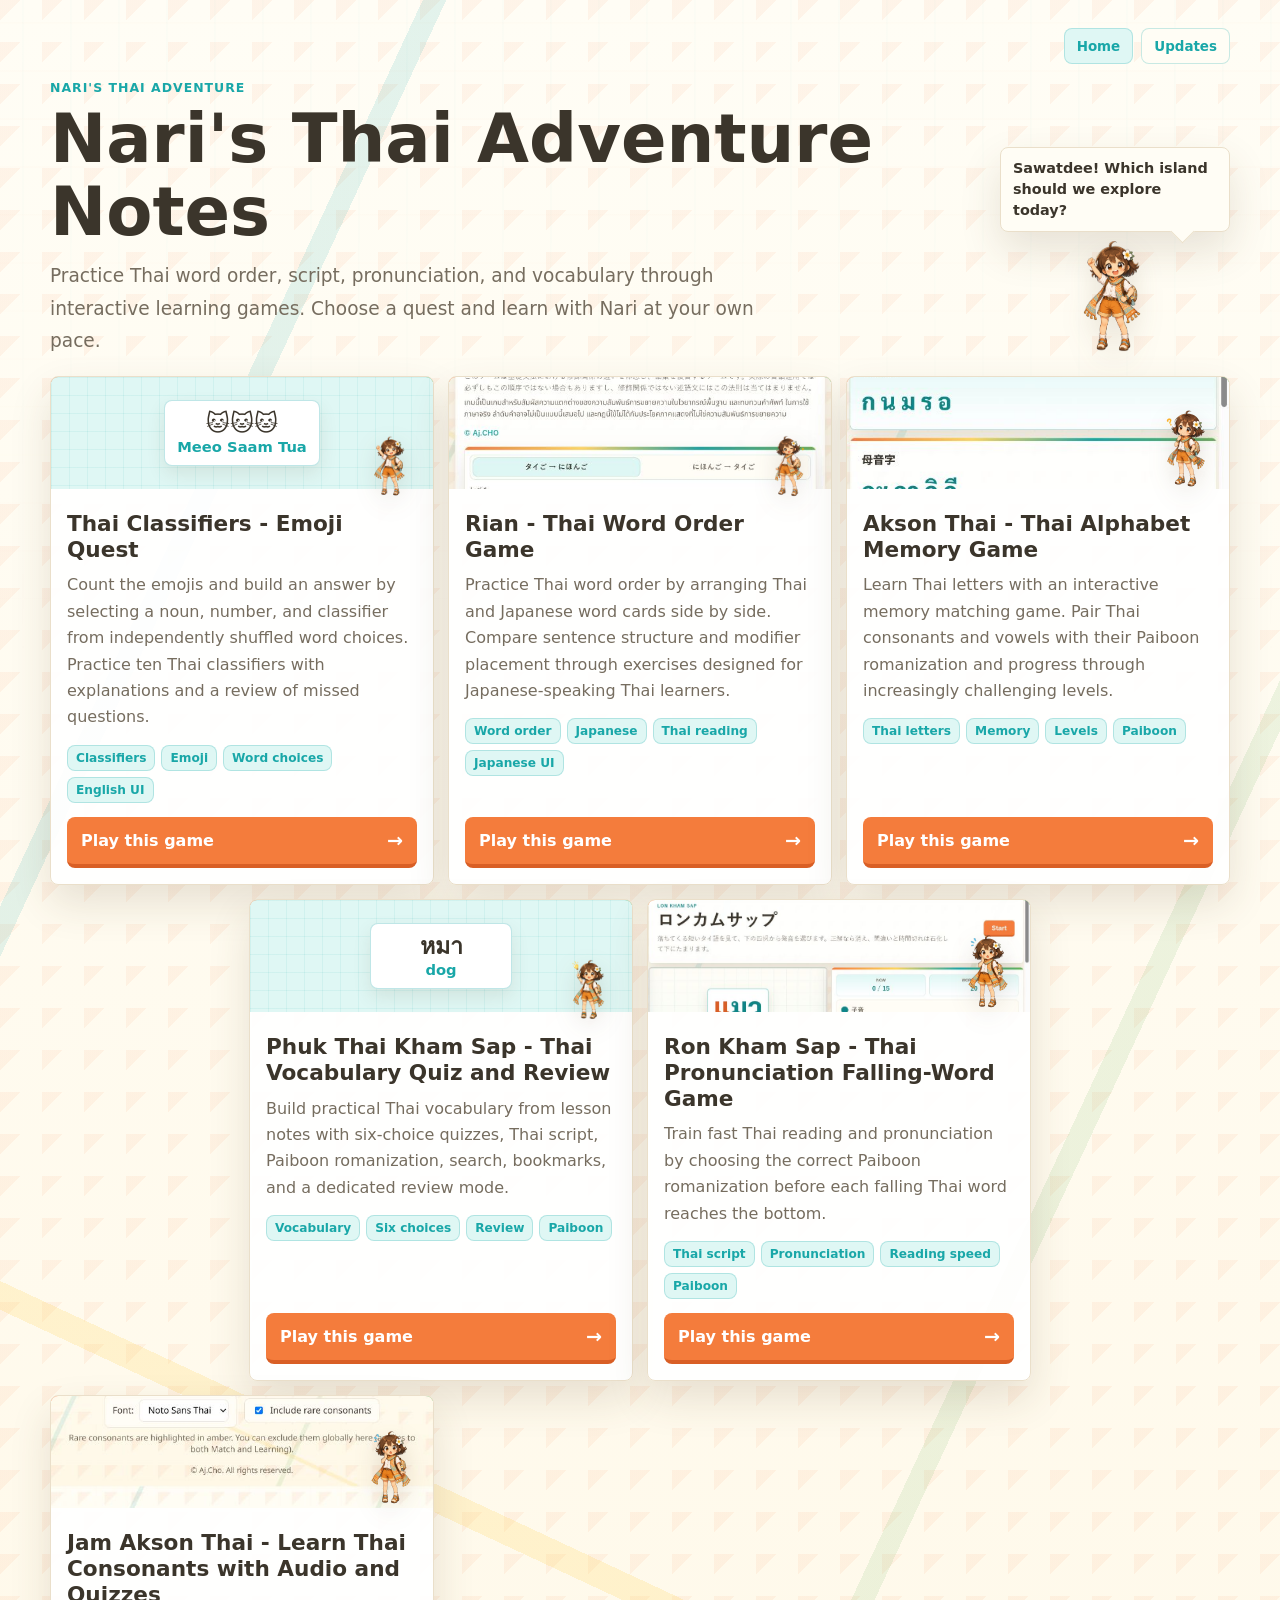
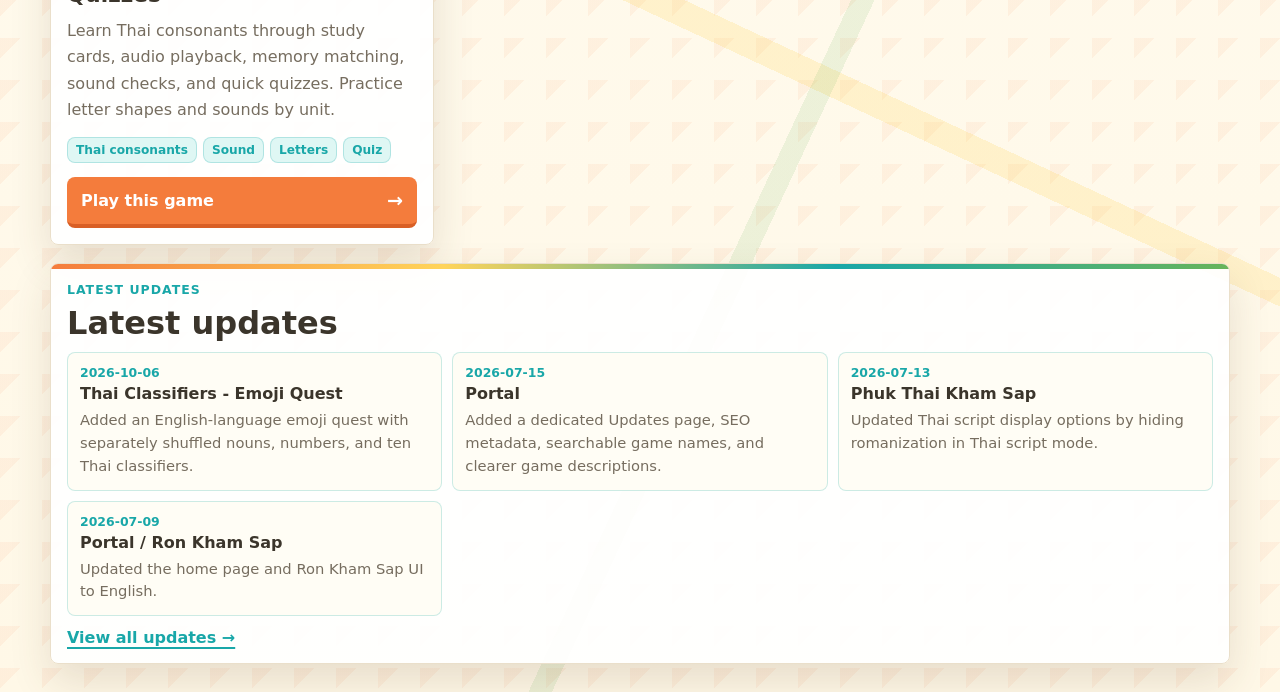
==== commit 7c2561f6: "Add Thai classifier emoji quest to Nari adventure" ====
--- a/index.html
+++ b/index.html
@@ -10,6 +10,7 @@
   <meta property="og:title" content="Free Thai Learning Games | Nari's Thai Adventure Notes">
   <meta property="og:description" content="Practice Thai word order, script, pronunciation, and vocabulary through interactive learning games. Choose a quest and learn with Nari at your own pace.">
   <meta property="og:image" content="https://cho999.github.io/thai-word-order-game/assets/images/banners/nari-adventure-link-banner.png">
+  <!-- Google Search Console verification: paste the exact meta tag from Search Console on the next line. Do not add a fake token. -->
   <link rel="stylesheet" href="assets/css/theme.css">
   <link rel="stylesheet" href="assets/css/components.css">
   <link rel="stylesheet" href="assets/css/home.css">
@@ -34,6 +35,18 @@
     </section>
 
     <section class="game-grid" aria-label="Choose a game">
+      <a class="game-card" href="games/classifiers/">
+        <div class="shot vocab-shot">
+          <div class="mini-quiz"><span>🐱🐱🐱</span><strong>Meeo Saam Tua</strong></div>
+          <img class="card-nari" src="assets/images/nari/chibi/chibi-cheer.png" alt="Nari cheering beside the Emoji Quest game card">
+        </div>
+        <div class="card-body">
+          <h2>Thai Classifiers - Emoji Quest</h2>
+          <p>Count the emojis and build an answer by selecting a noun, number, and classifier from independently shuffled word choices. Practice ten Thai classifiers with explanations and a review of missed questions.</p>
+          <div class="tag-row"><span class="tag">Classifiers</span><span class="tag">Emoji</span><span class="tag">Word choices</span><span class="tag">English UI</span></div>
+        </div>
+        <div class="launch">Play this game <span aria-hidden="true">&rarr;</span></div>
+      </a>
       <a class="game-card" href="games/rian/">
         <div class="shot">
           <img src="assets/images/screenshots/word-order.png" alt="Screenshot of Rian, the Thai word order card game">
@@ -135,6 +148,11 @@
       </div>
       <div class="updates-list">
         <article>
+          <time datetime="2026-10-06">2026-10-06</time>
+          <strong>Thai Classifiers - Emoji Quest</strong>
+          <p>Added an English-language emoji quest with separately shuffled nouns, numbers, and ten Thai classifiers.</p>
+        </article>
+        <article>
           <time datetime="2026-07-15">2026-07-15</time>
           <strong>Portal</strong>
           <p>Added a dedicated Updates page, SEO metadata, searchable game names, and clearer game descriptions.</p>
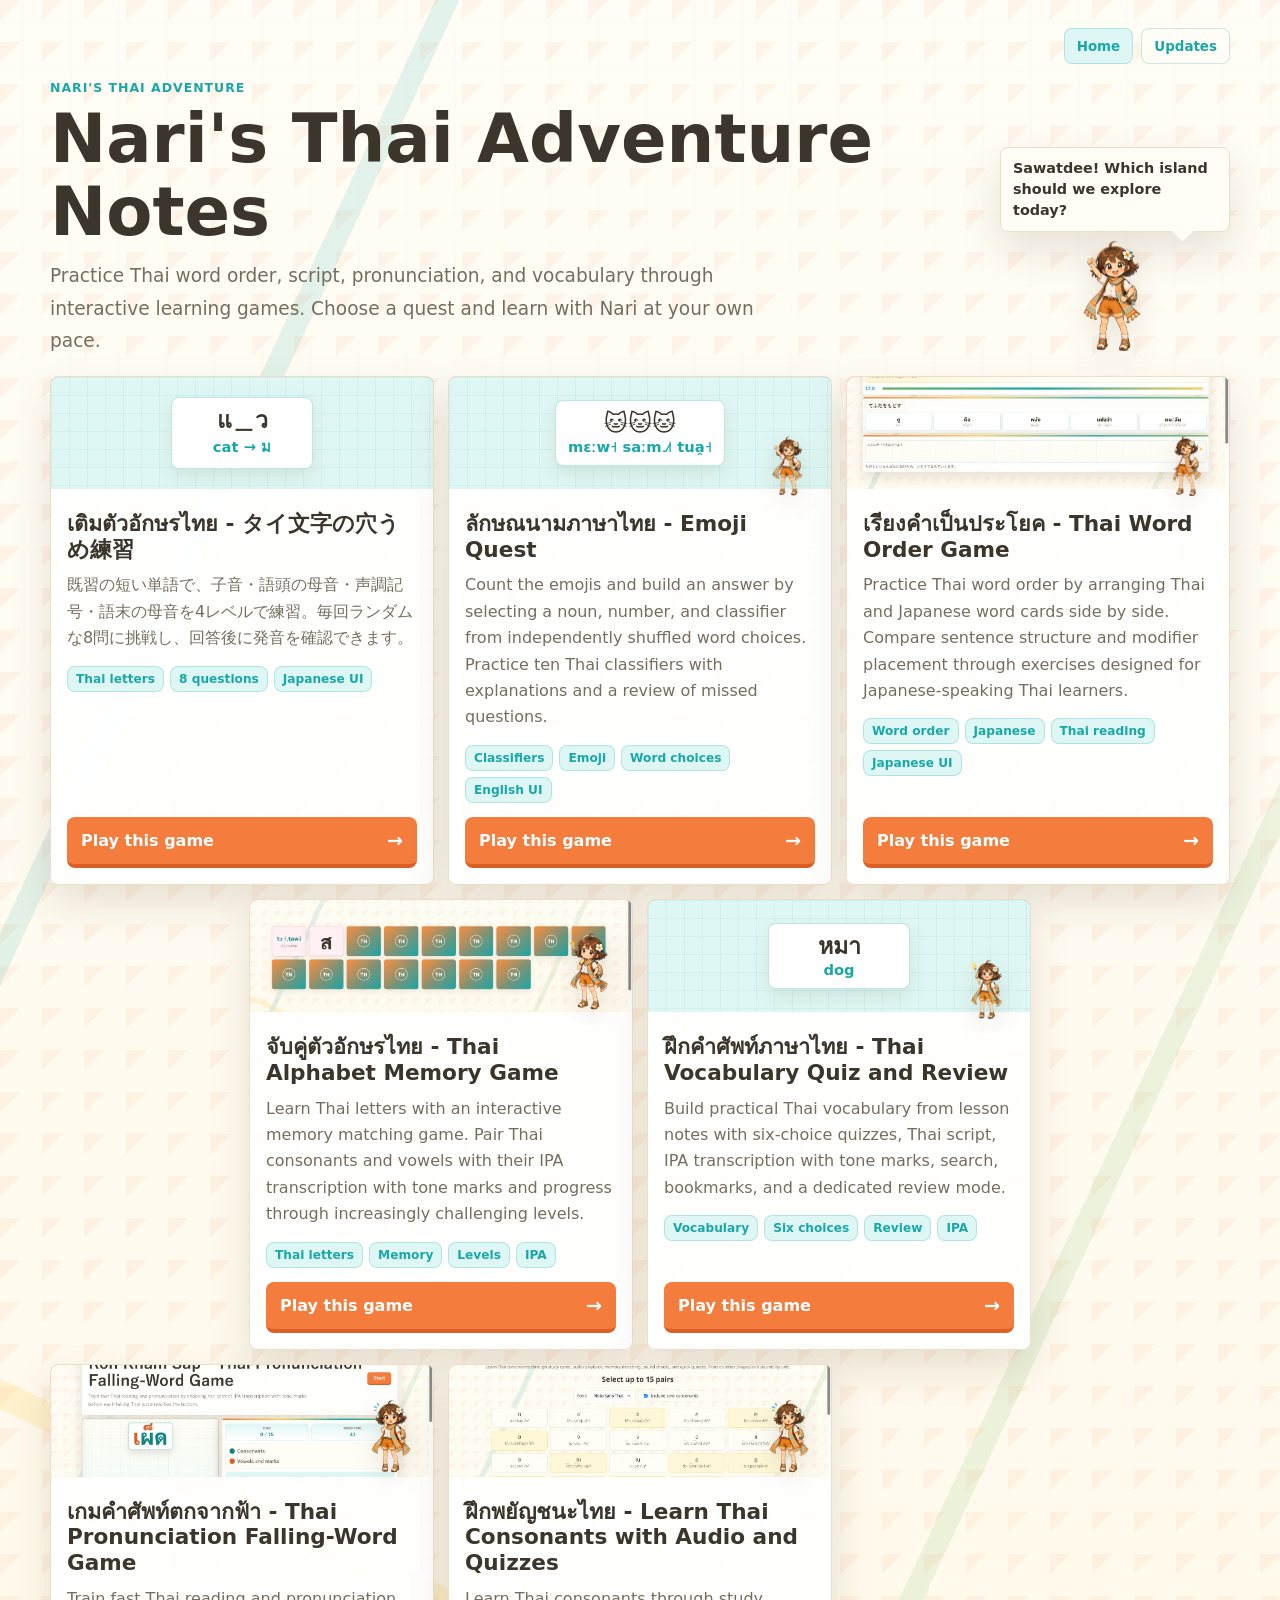
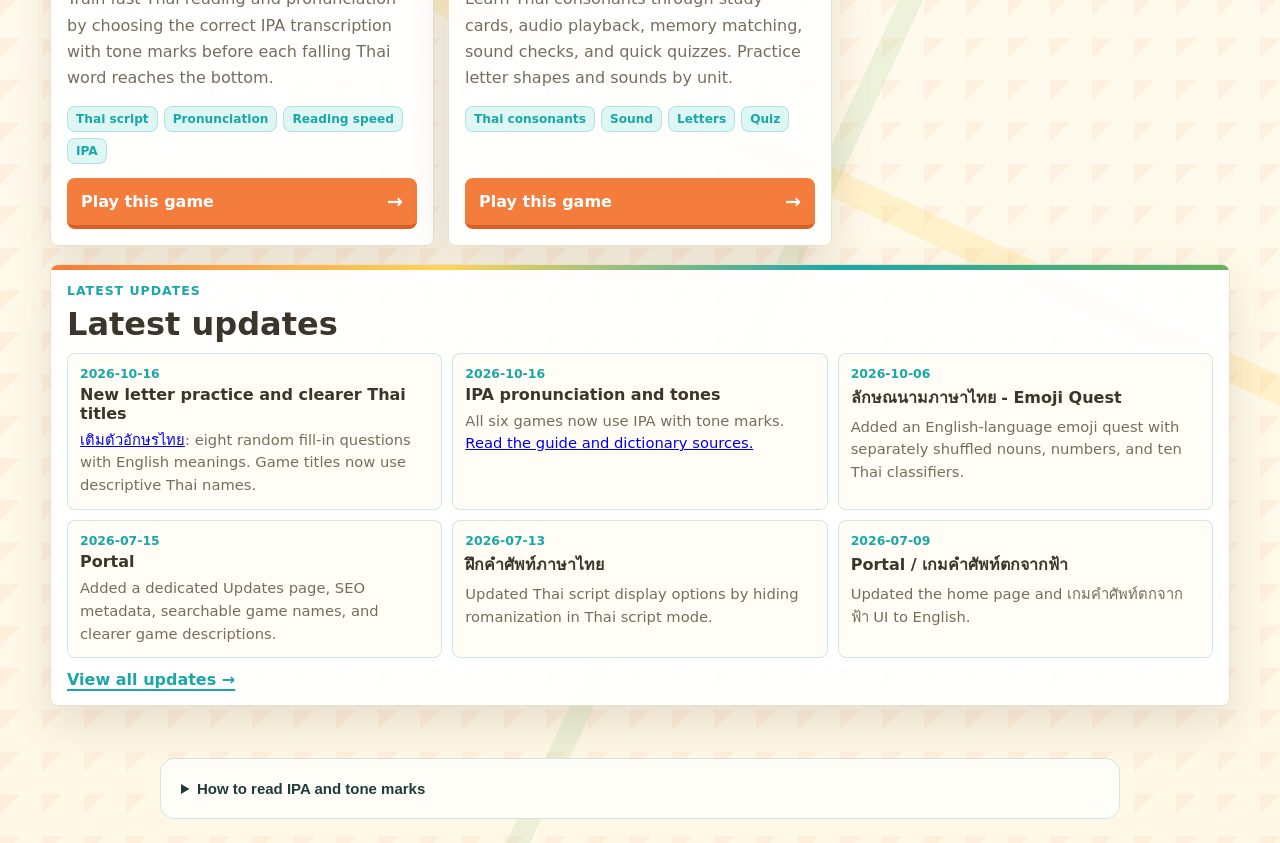
==== commit bcc9243c: "Publish Thai letter fill-in practice and descriptive Thai game titles" ====
--- a/index.html
+++ b/index.html
@@ -4,7 +4,7 @@
   <meta charset="utf-8">
   <meta name="viewport" content="width=device-width, initial-scale=1">
   <title>Free Thai Learning Games | Nari's Thai Adventure Notes</title>
-  <meta name="description" content="Play free Thai learning games for word order, consonants, pronunciation, reading, and vocabulary with Thai script, Paiboon romanization, audio, quizzes, and memory games.">
+  <meta name="description" content="Play free Thai learning games for word order, consonants, pronunciation, reading, and vocabulary with Thai script, IPA transcription with tone marks, audio, quizzes, and memory games.">
   <link rel="canonical" href="https://cho999.github.io/thai-word-order-game/">
   <meta property="og:type" content="website">
   <meta property="og:title" content="Free Thai Learning Games | Nari's Thai Adventure Notes">
@@ -14,6 +14,7 @@
   <link rel="stylesheet" href="assets/css/theme.css">
   <link rel="stylesheet" href="assets/css/components.css">
   <link rel="stylesheet" href="assets/css/home.css">
+  <link rel="stylesheet" href="assets/css/ipa.css">
 </head>
 <body class="nari-theme">
   <main class="portal">
@@ -35,13 +36,18 @@
     </section>
 
     <section class="game-grid" aria-label="Choose a game">
+      <a class="game-card" href="games/fill-thai/">
+        <div class="shot vocab-shot"><div class="mini-quiz"><span lang="th">แ＿ว</span><strong>cat → ม</strong></div></div>
+        <div class="card-body"><h2>เติมตัวอักษรไทย - タイ文字の穴うめ練習</h2><p>既習の短い単語で、子音・語頭の母音・声調記号・語末の母音を4レベルで練習。毎回ランダムな8問に挑戦し、回答後に発音を確認できます。</p><div class="tag-row"><span class="tag">Thai letters</span><span class="tag">8 questions</span><span class="tag">Japanese UI</span></div></div>
+        <div class="launch">Play this game <span aria-hidden="true">&rarr;</span></div>
+      </a>
       <a class="game-card" href="games/classifiers/">
         <div class="shot vocab-shot">
-          <div class="mini-quiz"><span>🐱🐱🐱</span><strong>Meeo Saam Tua</strong></div>
+          <div class="mini-quiz"><span>🐱🐱🐱</span><strong>mɛːw˧ saːm˩˩˦ tua̯˧</strong></div>
           <img class="card-nari" src="assets/images/nari/chibi/chibi-cheer.png" alt="Nari cheering beside the Emoji Quest game card">
         </div>
         <div class="card-body">
-          <h2>Thai Classifiers - Emoji Quest</h2>
+          <h2>ลักษณนามภาษาไทย - Emoji Quest</h2>
           <p>Count the emojis and build an answer by selecting a noun, number, and classifier from independently shuffled word choices. Practice ten Thai classifiers with explanations and a review of missed questions.</p>
           <div class="tag-row"><span class="tag">Classifiers</span><span class="tag">Emoji</span><span class="tag">Word choices</span><span class="tag">English UI</span></div>
         </div>
@@ -49,11 +55,11 @@
       </a>
       <a class="game-card" href="games/rian/">
         <div class="shot">
-          <img src="assets/images/screenshots/word-order.png" alt="Screenshot of Rian, the Thai word order card game">
-          <img class="card-nari" src="assets/images/nari/chibi/chibi-wink.png" alt="Nari winking beside the Rian game card">
+          <img src="assets/images/screenshots/word-order.png" alt="Screenshot of เรียงคำเป็นประโยค, the Thai word order card game">
+          <img class="card-nari" src="assets/images/nari/chibi/chibi-wink.png" alt="Nari winking beside the เรียงคำเป็นประโยค game card">
         </div>
         <div class="card-body">
-          <h2>Rian - Thai Word Order Game</h2>
+          <h2>เรียงคำเป็นประโยค - Thai Word Order Game</h2>
           <p>Practice Thai word order by arranging Thai and Japanese word cards side by side. Compare sentence structure and modifier placement through exercises designed for Japanese-speaking Thai learners.</p>
           <div class="tag-row">
             <span class="tag">Word order</span>
@@ -67,17 +73,17 @@
 
       <a class="game-card" href="games/akson-thai/">
         <div class="shot">
-          <img src="assets/images/screenshots/letter-memory.png" alt="Screenshot of Akson Thai, the Thai alphabet memory game">
-          <img class="card-nari" src="assets/images/nari/chibi/chibi-thinking.png" alt="Nari thinking beside the Akson Thai game card">
+          <img src="assets/images/screenshots/letter-memory.png" alt="Screenshot of จับคู่ตัวอักษรไทย, the Thai alphabet memory game">
+          <img class="card-nari" src="assets/images/nari/chibi/chibi-thinking.png" alt="Nari thinking beside the จับคู่ตัวอักษรไทย game card">
         </div>
         <div class="card-body">
-          <h2>Akson Thai - Thai Alphabet Memory Game</h2>
-          <p>Learn Thai letters with an interactive memory matching game. Pair Thai consonants and vowels with their Paiboon romanization and progress through increasingly challenging levels.</p>
+          <h2>จับคู่ตัวอักษรไทย - Thai Alphabet Memory Game</h2>
+          <p>Learn Thai letters with an interactive memory matching game. Pair Thai consonants and vowels with their IPA transcription with tone marks and progress through increasingly challenging levels.</p>
           <div class="tag-row">
             <span class="tag">Thai letters</span>
             <span class="tag">Memory</span>
             <span class="tag">Levels</span>
-            <span class="tag">Paiboon</span>
+            <span class="tag">IPA</span>
           </div>
         </div>
         <div class="launch">Play this game <span aria-hidden="true">&rarr;</span></div>
@@ -92,13 +98,13 @@
           <img class="card-nari" src="assets/images/nari/chibi/chibi-idea.png" alt="Nari with an idea beside the vocabulary quiz card">
         </div>
         <div class="card-body">
-          <h2>Phuk Thai Kham Sap - Thai Vocabulary Quiz and Review</h2>
-          <p>Build practical Thai vocabulary from lesson notes with six-choice quizzes, Thai script, Paiboon romanization, search, bookmarks, and a dedicated review mode.</p>
+          <h2>ฝึกคำศัพท์ภาษาไทย - Thai Vocabulary Quiz and Review</h2>
+          <p>Build practical Thai vocabulary from lesson notes with six-choice quizzes, Thai script, IPA transcription with tone marks, search, bookmarks, and a dedicated review mode.</p>
           <div class="tag-row">
             <span class="tag">Vocabulary</span>
             <span class="tag">Six choices</span>
             <span class="tag">Review</span>
-            <span class="tag">Paiboon</span>
+            <span class="tag">IPA</span>
           </div>
         </div>
         <div class="launch">Play this game <span aria-hidden="true">&rarr;</span></div>
@@ -106,17 +112,17 @@
 
       <a class="game-card" href="games/tok-thai/">
         <div class="shot">
-          <img src="assets/images/screenshots/ron-kham-sap.png" alt="Screenshot of Ron Kham Sap, the Thai falling-word pronunciation game">
-          <img class="card-nari" src="assets/images/nari/chibi/chibi-surprised.png" alt="Nari reacting beside the Ron Kham Sap game card">
+          <img src="assets/images/screenshots/ron-kham-sap.png" alt="Screenshot of เกมคำศัพท์ตกจากฟ้า, the Thai falling-word pronunciation game">
+          <img class="card-nari" src="assets/images/nari/chibi/chibi-surprised.png" alt="Nari reacting beside the เกมคำศัพท์ตกจากฟ้า game card">
         </div>
         <div class="card-body">
-          <h2>Ron Kham Sap - Thai Pronunciation Falling-Word Game</h2>
-          <p>Train fast Thai reading and pronunciation by choosing the correct Paiboon romanization before each falling Thai word reaches the bottom.</p>
+          <h2>เกมคำศัพท์ตกจากฟ้า - Thai Pronunciation Falling-Word Game</h2>
+          <p>Train fast Thai reading and pronunciation by choosing the correct IPA transcription with tone marks before each falling Thai word reaches the bottom.</p>
           <div class="tag-row">
             <span class="tag">Thai script</span>
             <span class="tag">Pronunciation</span>
             <span class="tag">Reading speed</span>
-            <span class="tag">Paiboon</span>
+            <span class="tag">IPA</span>
           </div>
         </div>
         <div class="launch">Play this game <span aria-hidden="true">&rarr;</span></div>
@@ -124,11 +130,11 @@
 
       <a class="game-card" href="games/jam-akson-thai/">
         <div class="shot">
-          <img src="assets/images/screenshots/thai-script.png" alt="Screenshot of Jam Akson Thai, the Thai consonant audio and quiz game">
-          <img class="card-nari" src="assets/images/nari/chibi/chibi-surprised.png" alt="Nari beside the Jam Akson Thai game card">
+          <img src="assets/images/screenshots/thai-script.png" alt="Screenshot of ฝึกพยัญชนะไทย, the Thai consonant audio and quiz game">
+          <img class="card-nari" src="assets/images/nari/chibi/chibi-surprised.png" alt="Nari beside the ฝึกพยัญชนะไทย game card">
         </div>
         <div class="card-body">
-          <h2>Jam Akson Thai - Learn Thai Consonants with Audio and Quizzes</h2>
+          <h2>ฝึกพยัญชนะไทย - Learn Thai Consonants with Audio and Quizzes</h2>
           <p>Learn Thai consonants through study cards, audio playback, memory matching, sound checks, and quick quizzes. Practice letter shapes and sounds by unit.</p>
           <div class="tag-row">
             <span class="tag">Thai consonants</span>
@@ -148,8 +154,18 @@
       </div>
       <div class="updates-list">
         <article>
+          <time datetime="2026-10-16">2026-10-16</time>
+          <strong>New letter practice and clearer Thai titles</strong>
+          <p><a href="games/fill-thai/">เติมตัวอักษรไทย</a>: eight random fill-in questions with English meanings. Game titles now use descriptive Thai names.</p>
+        </article>
+        <article>
+          <time datetime="2026-10-16">2026-10-16</time>
+          <strong>IPA pronunciation and tones</strong>
+          <p>All six games now use IPA with tone marks. <a href="pronunciation.html">Read the guide and dictionary sources.</a></p>
+        </article>
+        <article>
           <time datetime="2026-10-06">2026-10-06</time>
-          <strong>Thai Classifiers - Emoji Quest</strong>
+          <strong>ลักษณนามภาษาไทย - Emoji Quest</strong>
           <p>Added an English-language emoji quest with separately shuffled nouns, numbers, and ten Thai classifiers.</p>
         </article>
         <article>
@@ -159,18 +175,19 @@
         </article>
         <article>
           <time datetime="2026-07-13">2026-07-13</time>
-          <strong>Phuk Thai Kham Sap</strong>
+          <strong>ฝึกคำศัพท์ภาษาไทย</strong>
           <p>Updated Thai script display options by hiding romanization in Thai script mode.</p>
         </article>
         <article>
           <time datetime="2026-07-09">2026-07-09</time>
-          <strong>Portal / Ron Kham Sap</strong>
-          <p>Updated the home page and Ron Kham Sap UI to English.</p>
+          <strong>Portal / เกมคำศัพท์ตกจากฟ้า</strong>
+          <p>Updated the home page and เกมคำศัพท์ตกจากฟ้า UI to English.</p>
         </article>
       </div>
       <a class="updates-link" href="updates.html">View all updates &rarr;</a>
     </section>
   </main>
   <script src="shared/analytics.js"></script>
+<details class="ipa-guide"><summary>How to read IPA and tone marks</summary><p>Mid ˧ · Low ˨˩ · Falling ˥˩ · High ˦˥ · Rising ˩˩˦. Tone marks follow each syllable. ː = long vowel; ʰ = aspiration; ʔ = glottal stop; . = syllable boundary.</p><p>Words, letter names and practice syllables carry tones. Individual consonant and vowel sounds do not have an inherent tone.</p><a href="pronunciation.html">Pronunciation guide and word-by-word sources</a></details>
 </body>
 </html>
--- a/assets/css/ipa.css
+++ b/assets/css/ipa.css
@@ -0,0 +1,31 @@
+/* IPA combining marks and tone letters need normal casing and generous line height. */
+.ipa-guide {
+  max-width: 960px;
+  margin: 24px auto;
+  padding: 16px 20px;
+  border: 1px solid #d6e3df;
+  border-radius: 14px;
+  background: #fffdf7;
+  color: #203b39;
+  font: 15px/1.8 "Segoe UI", "Noto Sans", "Arial", sans-serif;
+}
+.ipa-guide summary { cursor: pointer; font-weight: 700; }
+.ipa-guide p { margin: 10px 0; }
+.ipa-guide a { color: #00696b; text-decoration: underline; }
+.ipa-text, .reading, .card-reading, .choice, .word-column, .roman, .ipa {
+  text-transform: none;
+  letter-spacing: normal;
+  overflow-wrap: anywhere;
+}
+.ipa-page { max-width: 1080px; margin: auto; padding: 24px; line-height: 1.8; }
+.ipa-page table { width: 100%; border-collapse: collapse; background: #fffdf7; }
+.ipa-page th, .ipa-page td { padding: 10px 12px; border-bottom: 1px solid #d6e3df; text-align: left; vertical-align: top; }
+.ipa-page .table-scroll { overflow-x: auto; }
+.ipa-page .ipa-text { font-family: "Segoe UI", "Noto Sans", "Arial", sans-serif; font-size: 18px; }
+.ipa-page input { width: 100%; box-sizing: border-box; padding: 12px; margin: 12px 0; font: inherit; }
+.ipa-page small { display: block; color: #526967; }
+@media (max-width: 600px) {
+  .ipa-guide { margin: 18px 12px; }
+  .ipa-page { padding: 16px; }
+  .word-column { min-width: 0; }
+}
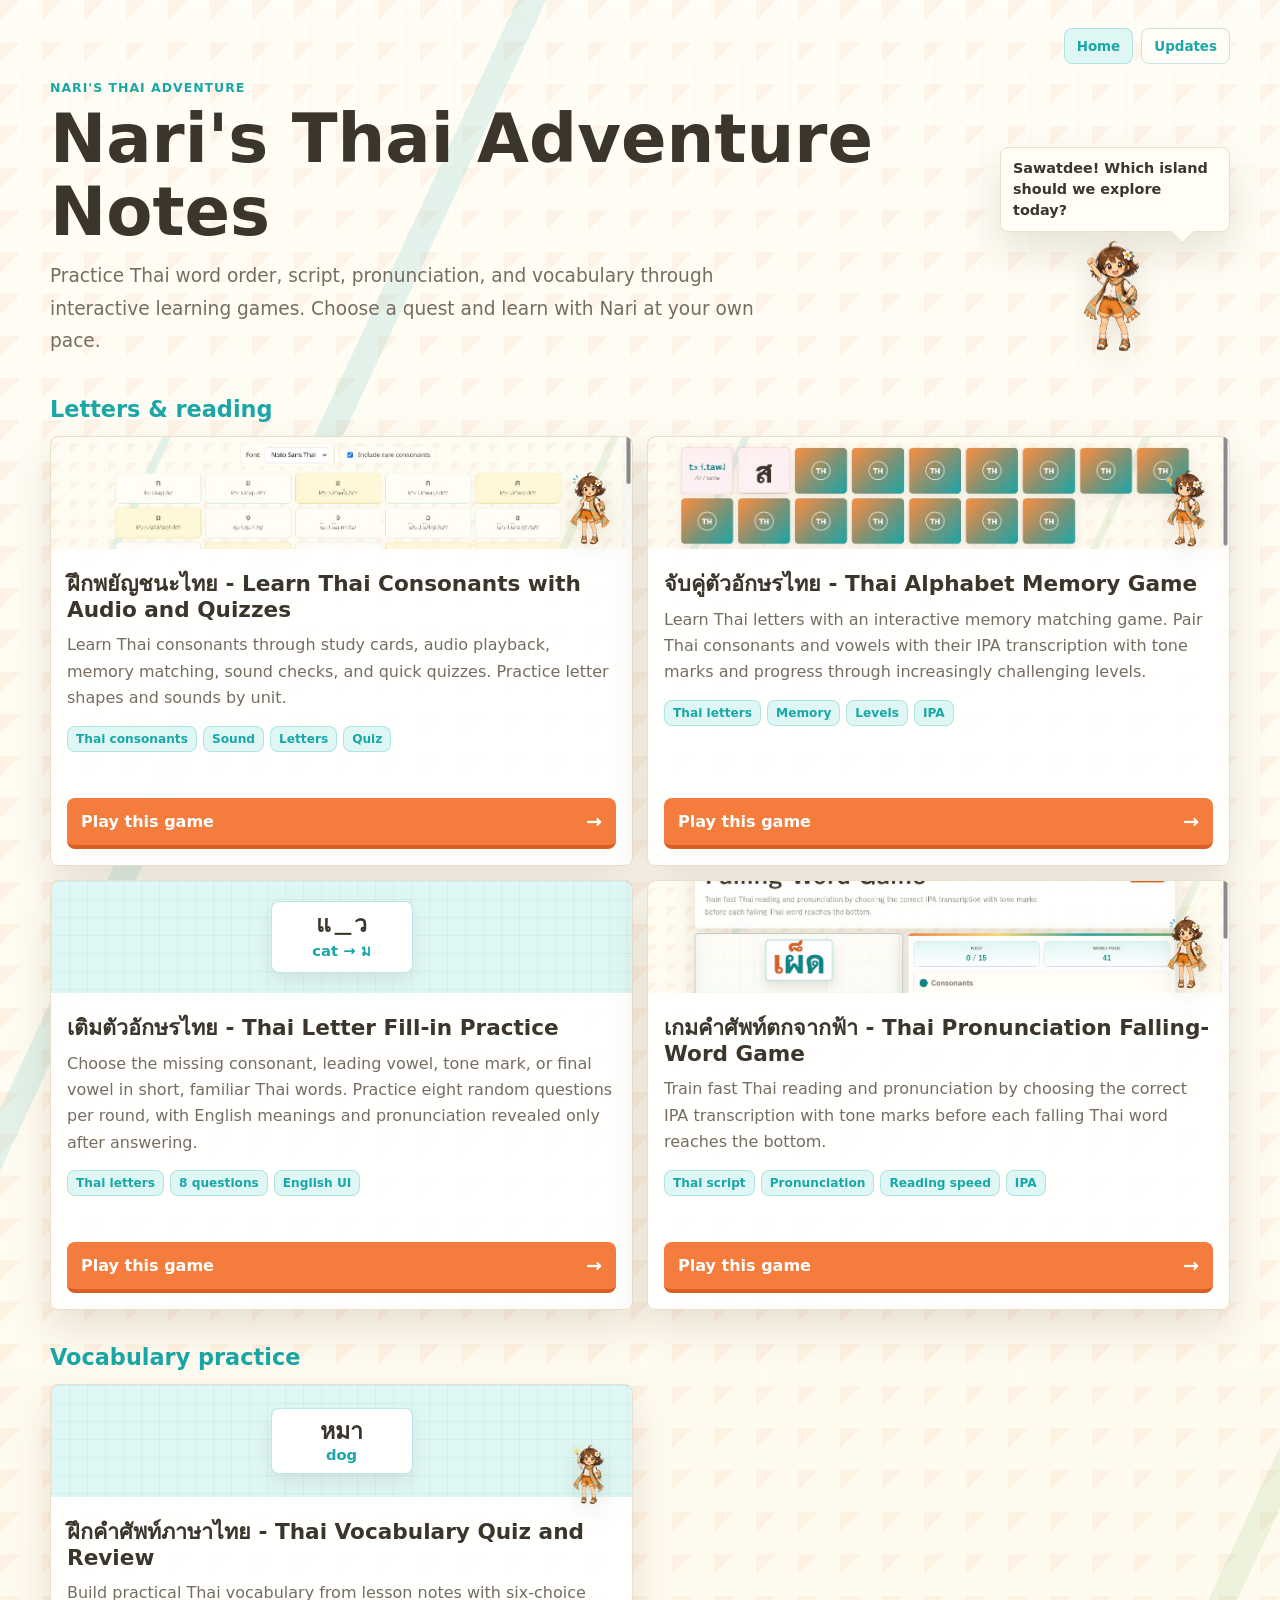
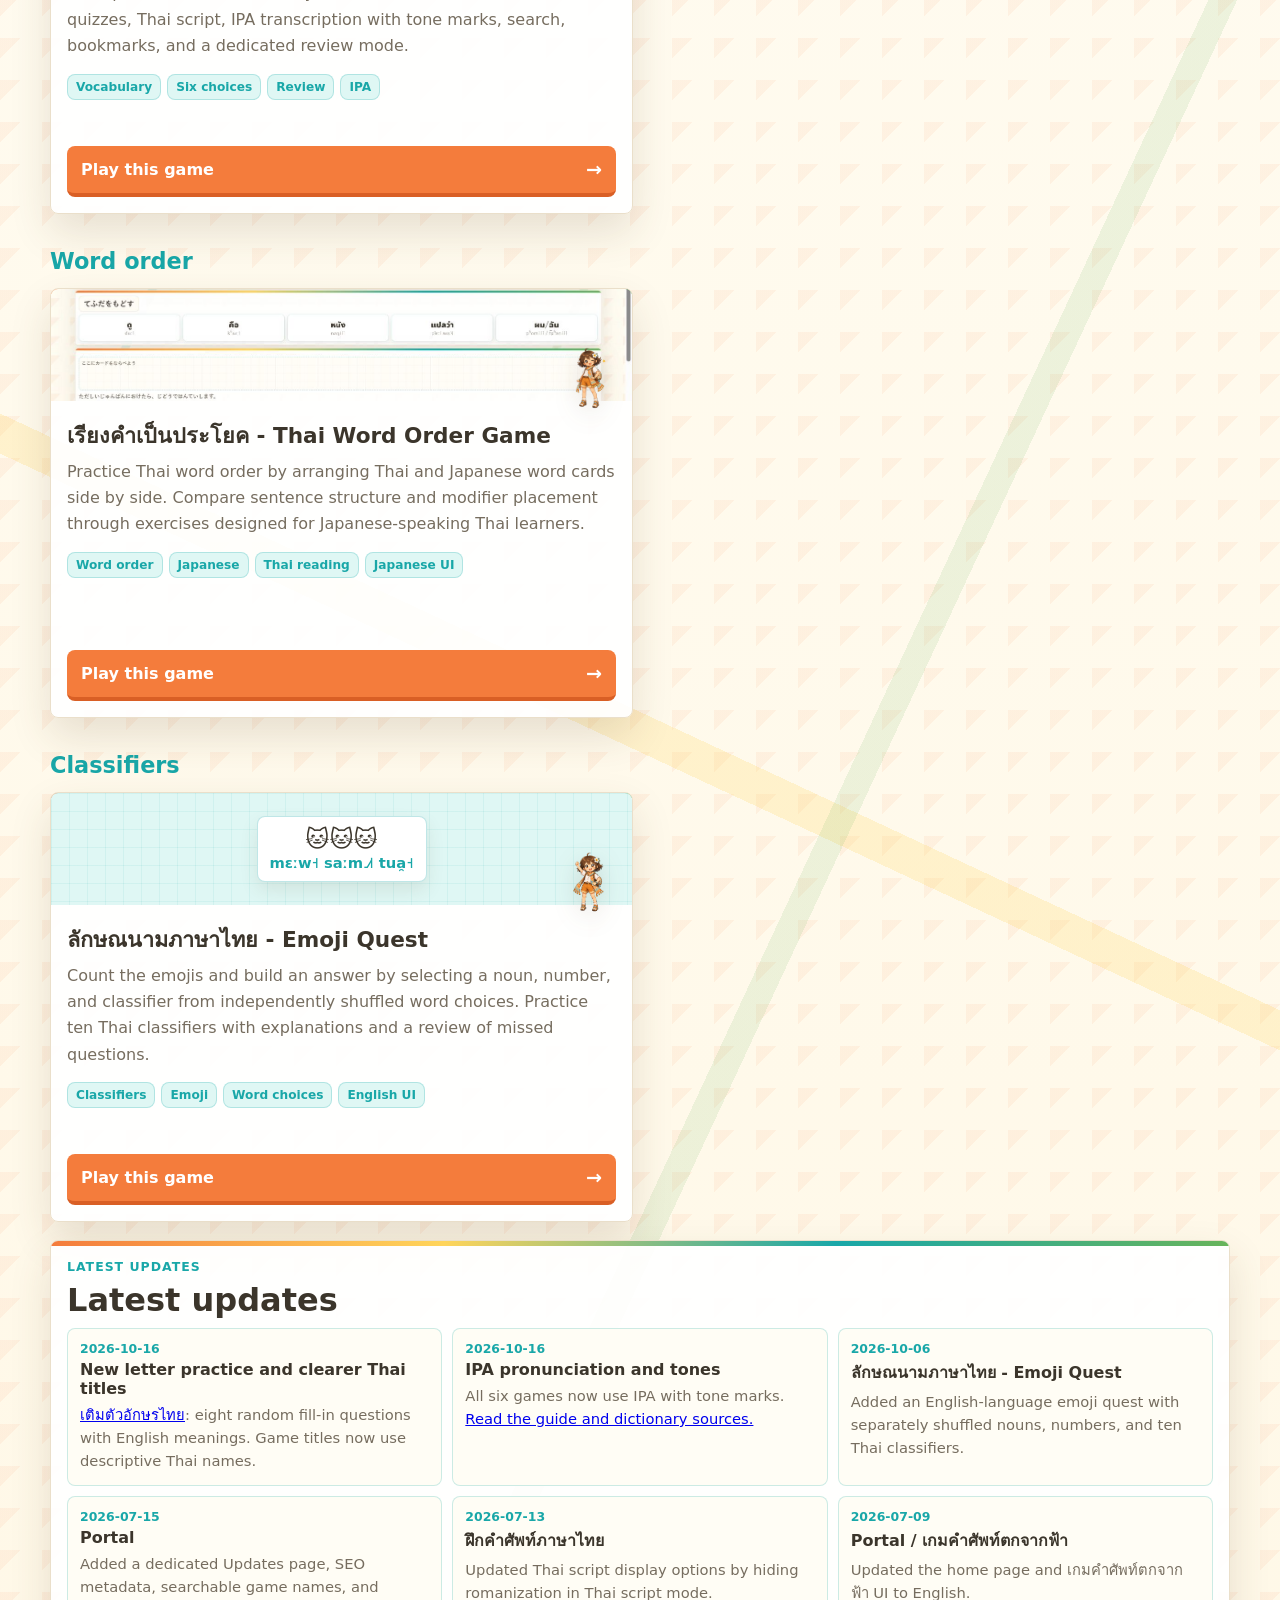
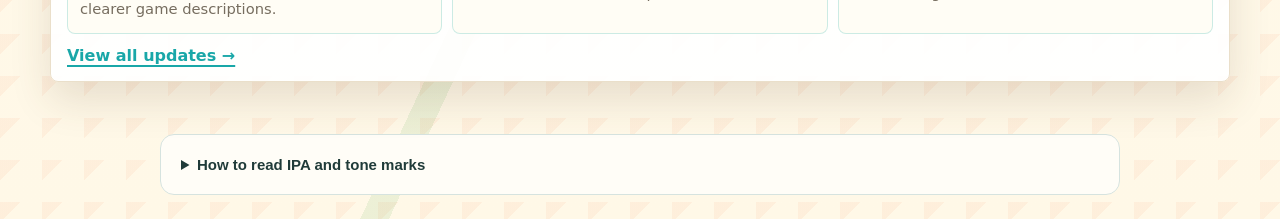
==== commit e1ddfc73: "Use English in letter practice and group portal games by skill" ====
--- a/index.html
+++ b/index.html
@@ -35,42 +35,25 @@
       </div>
     </section>
 
-    <section class="game-grid" aria-label="Choose a game">
-      <a class="game-card" href="games/fill-thai/">
-        <div class="shot vocab-shot"><div class="mini-quiz"><span lang="th">แ＿ว</span><strong>cat → ม</strong></div></div>
-        <div class="card-body"><h2>เติมตัวอักษรไทย - タイ文字の穴うめ練習</h2><p>既習の短い単語で、子音・語頭の母音・声調記号・語末の母音を4レベルで練習。毎回ランダムな8問に挑戦し、回答後に発音を確認できます。</p><div class="tag-row"><span class="tag">Thai letters</span><span class="tag">8 questions</span><span class="tag">Japanese UI</span></div></div>
-        <div class="launch">Play this game <span aria-hidden="true">&rarr;</span></div>
-      </a>
-      <a class="game-card" href="games/classifiers/">
-        <div class="shot vocab-shot">
-          <div class="mini-quiz"><span>🐱🐱🐱</span><strong>mɛːw˧ saːm˩˩˦ tua̯˧</strong></div>
-          <img class="card-nari" src="assets/images/nari/chibi/chibi-cheer.png" alt="Nari cheering beside the Emoji Quest game card">
+    <section class="game-grid" aria-label="Choose a game by skill">
+      <h2 class="game-category">Letters &amp; reading</h2>
+      <a class="game-card" href="games/jam-akson-thai/">
+        <div class="shot">
+          <img src="assets/images/screenshots/thai-script.png" alt="Screenshot of ฝึกพยัญชนะไทย, the Thai consonant audio and quiz game">
+          <img class="card-nari" src="assets/images/nari/chibi/chibi-surprised.png" alt="Nari beside the ฝึกพยัญชนะไทย game card">
         </div>
         <div class="card-body">
-          <h2>ลักษณนามภาษาไทย - Emoji Quest</h2>
-          <p>Count the emojis and build an answer by selecting a noun, number, and classifier from independently shuffled word choices. Practice ten Thai classifiers with explanations and a review of missed questions.</p>
-          <div class="tag-row"><span class="tag">Classifiers</span><span class="tag">Emoji</span><span class="tag">Word choices</span><span class="tag">English UI</span></div>
-        </div>
-        <div class="launch">Play this game <span aria-hidden="true">&rarr;</span></div>
-      </a>
-      <a class="game-card" href="games/rian/">
-        <div class="shot">
-          <img src="assets/images/screenshots/word-order.png" alt="Screenshot of เรียงคำเป็นประโยค, the Thai word order card game">
-          <img class="card-nari" src="assets/images/nari/chibi/chibi-wink.png" alt="Nari winking beside the เรียงคำเป็นประโยค game card">
-        </div>
-        <div class="card-body">
-          <h2>เรียงคำเป็นประโยค - Thai Word Order Game</h2>
-          <p>Practice Thai word order by arranging Thai and Japanese word cards side by side. Compare sentence structure and modifier placement through exercises designed for Japanese-speaking Thai learners.</p>
+          <h2>ฝึกพยัญชนะไทย - Learn Thai Consonants with Audio and Quizzes</h2>
+          <p>Learn Thai consonants through study cards, audio playback, memory matching, sound checks, and quick quizzes. Practice letter shapes and sounds by unit.</p>
           <div class="tag-row">
-            <span class="tag">Word order</span>
-            <span class="tag">Japanese</span>
-            <span class="tag">Thai reading</span>
-            <span class="tag">Japanese UI</span>
+            <span class="tag">Thai consonants</span>
+            <span class="tag">Sound</span>
+            <span class="tag">Letters</span>
+            <span class="tag">Quiz</span>
           </div>
         </div>
         <div class="launch">Play this game <span aria-hidden="true">&rarr;</span></div>
       </a>
-
       <a class="game-card" href="games/akson-thai/">
         <div class="shot">
           <img src="assets/images/screenshots/letter-memory.png" alt="Screenshot of จับคู่ตัวอักษรไทย, the Thai alphabet memory game">
@@ -88,7 +71,30 @@
         </div>
         <div class="launch">Play this game <span aria-hidden="true">&rarr;</span></div>
       </a>
+      <a class="game-card" href="games/fill-thai/">
+        <div class="shot vocab-shot"><div class="mini-quiz"><span lang="th">แ＿ว</span><strong>cat → ม</strong></div></div>
+        <div class="card-body"><h2>เติมตัวอักษรไทย - Thai Letter Fill-in Practice</h2><p>Choose the missing consonant, leading vowel, tone mark, or final vowel in short, familiar Thai words. Practice eight random questions per round, with English meanings and pronunciation revealed only after answering.</p><div class="tag-row"><span class="tag">Thai letters</span><span class="tag">8 questions</span><span class="tag">English UI</span></div></div>
+        <div class="launch">Play this game <span aria-hidden="true">&rarr;</span></div>
+      </a>
+      <a class="game-card" href="games/tok-thai/">
+        <div class="shot">
+          <img src="assets/images/screenshots/ron-kham-sap.png" alt="Screenshot of เกมคำศัพท์ตกจากฟ้า, the Thai falling-word pronunciation game">
+          <img class="card-nari" src="assets/images/nari/chibi/chibi-surprised.png" alt="Nari reacting beside the เกมคำศัพท์ตกจากฟ้า game card">
+        </div>
+        <div class="card-body">
+          <h2>เกมคำศัพท์ตกจากฟ้า - Thai Pronunciation Falling-Word Game</h2>
+          <p>Train fast Thai reading and pronunciation by choosing the correct IPA transcription with tone marks before each falling Thai word reaches the bottom.</p>
+          <div class="tag-row">
+            <span class="tag">Thai script</span>
+            <span class="tag">Pronunciation</span>
+            <span class="tag">Reading speed</span>
+            <span class="tag">IPA</span>
+          </div>
+        </div>
+        <div class="launch">Play this game <span aria-hidden="true">&rarr;</span></div>
+      </a>
 
+      <h2 class="game-category">Vocabulary practice</h2>
       <a class="game-card" href="games/phuk-thai-kham-sap/">
         <div class="shot vocab-shot">
           <div class="mini-quiz">
@@ -110,38 +116,35 @@
         <div class="launch">Play this game <span aria-hidden="true">&rarr;</span></div>
       </a>
 
-      <a class="game-card" href="games/tok-thai/">
+      <h2 class="game-category">Word order</h2>
+      <a class="game-card" href="games/rian/">
         <div class="shot">
-          <img src="assets/images/screenshots/ron-kham-sap.png" alt="Screenshot of เกมคำศัพท์ตกจากฟ้า, the Thai falling-word pronunciation game">
-          <img class="card-nari" src="assets/images/nari/chibi/chibi-surprised.png" alt="Nari reacting beside the เกมคำศัพท์ตกจากฟ้า game card">
+          <img src="assets/images/screenshots/word-order.png" alt="Screenshot of เรียงคำเป็นประโยค, the Thai word order card game">
+          <img class="card-nari" src="assets/images/nari/chibi/chibi-wink.png" alt="Nari winking beside the เรียงคำเป็นประโยค game card">
         </div>
         <div class="card-body">
-          <h2>เกมคำศัพท์ตกจากฟ้า - Thai Pronunciation Falling-Word Game</h2>
-          <p>Train fast Thai reading and pronunciation by choosing the correct IPA transcription with tone marks before each falling Thai word reaches the bottom.</p>
+          <h2>เรียงคำเป็นประโยค - Thai Word Order Game</h2>
+          <p>Practice Thai word order by arranging Thai and Japanese word cards side by side. Compare sentence structure and modifier placement through exercises designed for Japanese-speaking Thai learners.</p>
           <div class="tag-row">
-            <span class="tag">Thai script</span>
-            <span class="tag">Pronunciation</span>
-            <span class="tag">Reading speed</span>
-            <span class="tag">IPA</span>
+            <span class="tag">Word order</span>
+            <span class="tag">Japanese</span>
+            <span class="tag">Thai reading</span>
+            <span class="tag">Japanese UI</span>
           </div>
         </div>
         <div class="launch">Play this game <span aria-hidden="true">&rarr;</span></div>
       </a>
 
-      <a class="game-card" href="games/jam-akson-thai/">
-        <div class="shot">
-          <img src="assets/images/screenshots/thai-script.png" alt="Screenshot of ฝึกพยัญชนะไทย, the Thai consonant audio and quiz game">
-          <img class="card-nari" src="assets/images/nari/chibi/chibi-surprised.png" alt="Nari beside the ฝึกพยัญชนะไทย game card">
+      <h2 class="game-category">Classifiers</h2>
+      <a class="game-card" href="games/classifiers/">
+        <div class="shot vocab-shot">
+          <div class="mini-quiz"><span>🐱🐱🐱</span><strong>mɛːw˧ saːm˩˩˦ tua̯˧</strong></div>
+          <img class="card-nari" src="assets/images/nari/chibi/chibi-cheer.png" alt="Nari cheering beside the Emoji Quest game card">
         </div>
         <div class="card-body">
-          <h2>ฝึกพยัญชนะไทย - Learn Thai Consonants with Audio and Quizzes</h2>
-          <p>Learn Thai consonants through study cards, audio playback, memory matching, sound checks, and quick quizzes. Practice letter shapes and sounds by unit.</p>
-          <div class="tag-row">
-            <span class="tag">Thai consonants</span>
-            <span class="tag">Sound</span>
-            <span class="tag">Letters</span>
-            <span class="tag">Quiz</span>
-          </div>
+          <h2>ลักษณนามภาษาไทย - Emoji Quest</h2>
+          <p>Count the emojis and build an answer by selecting a noun, number, and classifier from independently shuffled word choices. Practice ten Thai classifiers with explanations and a review of missed questions.</p>
+          <div class="tag-row"><span class="tag">Classifiers</span><span class="tag">Emoji</span><span class="tag">Word choices</span><span class="tag">English UI</span></div>
         </div>
         <div class="launch">Play this game <span aria-hidden="true">&rarr;</span></div>
       </a>
--- a/assets/css/home.css
+++ b/assets/css/home.css
@@ -159,7 +159,7 @@
 
     .game-grid {
       display: grid;
-      grid-template-columns: repeat(6, minmax(0, 1fr));
+      grid-template-columns: repeat(2, minmax(0, 1fr));
       gap: 14px;
     }
 
@@ -175,15 +175,14 @@
       border: 1px solid var(--line);
       border-radius: 8px;
       box-shadow: var(--shadow);
-      grid-column: span 2;
-    }
-
-    .game-card:nth-child(4) {
-      grid-column: 2 / span 2;
-    }
-
-    .game-card:nth-child(5) {
-      grid-column: 4 / span 2;
+      grid-column: auto;
+    }
+
+    .game-category {
+      grid-column: 1 / -1;
+      margin: 20px 0 0;
+      color: var(--teal);
+      font-size: 1.4rem;
     }
 
     .game-card::before {
